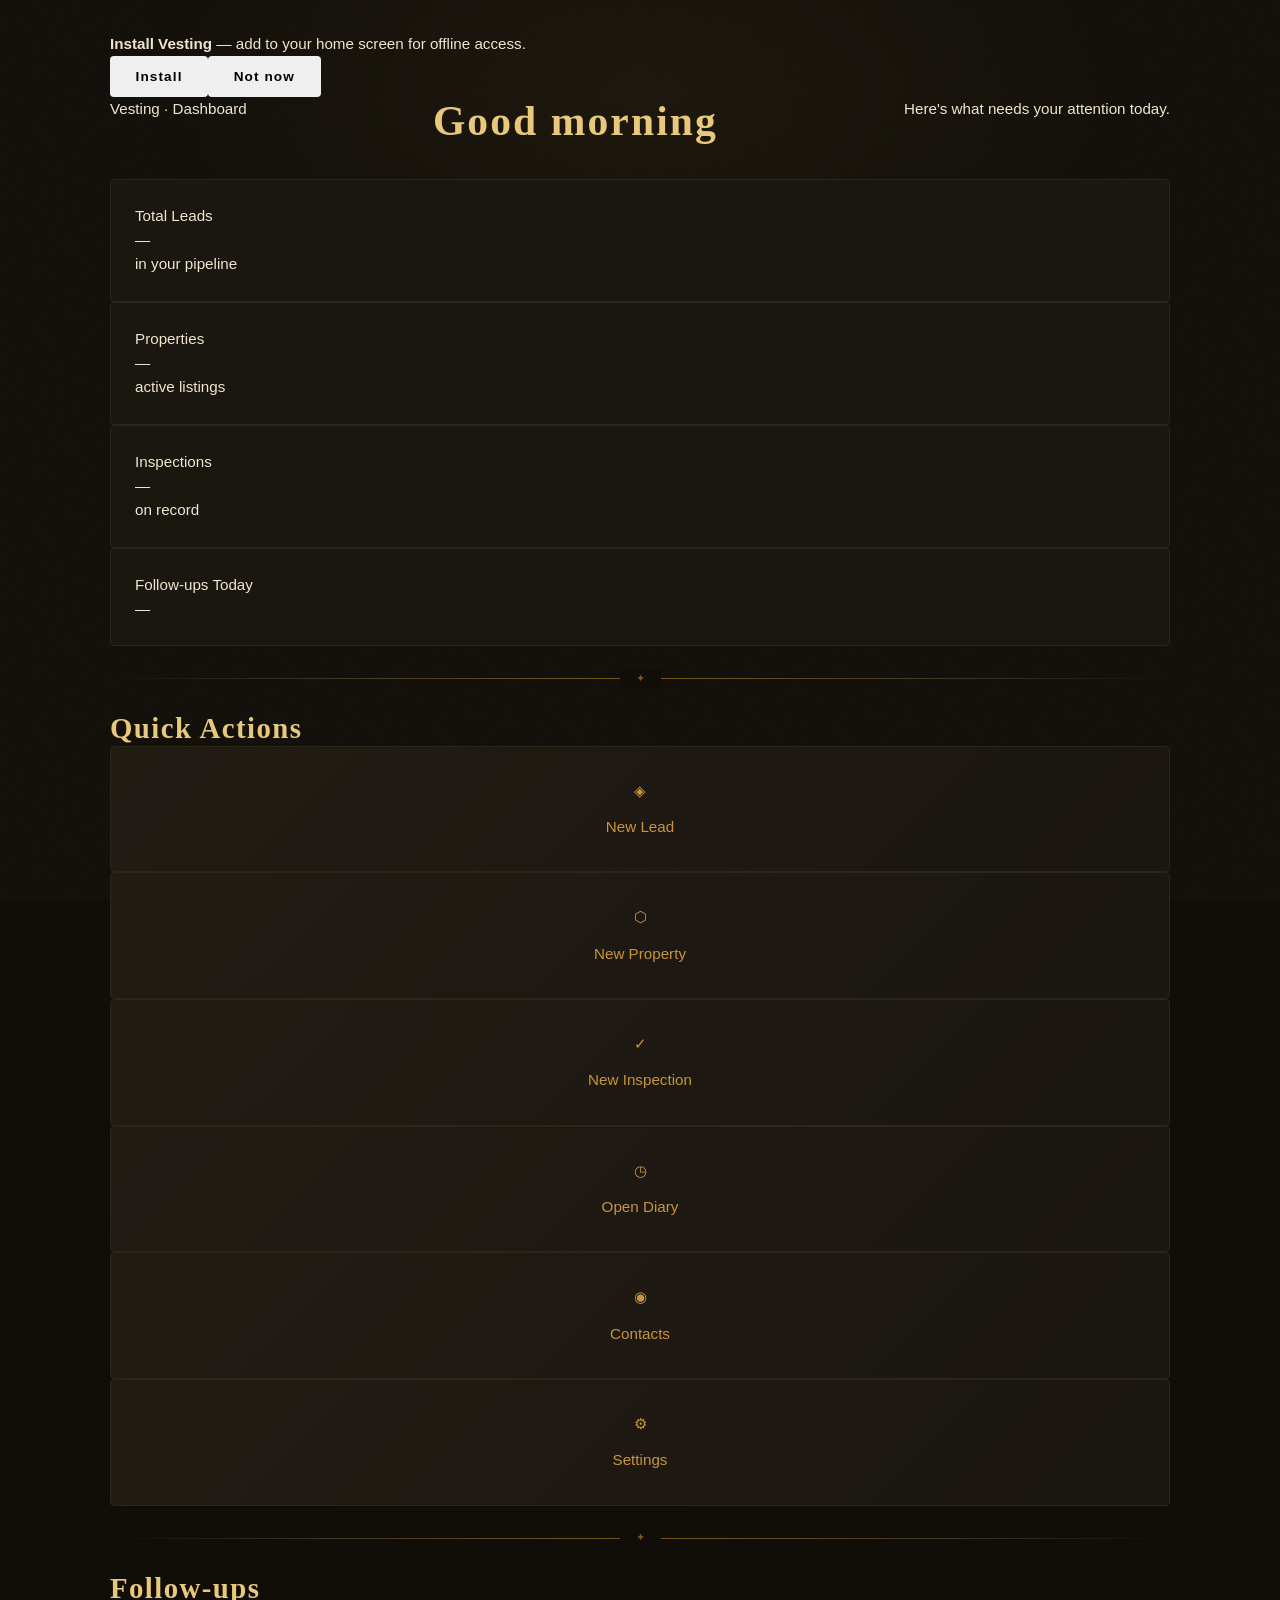
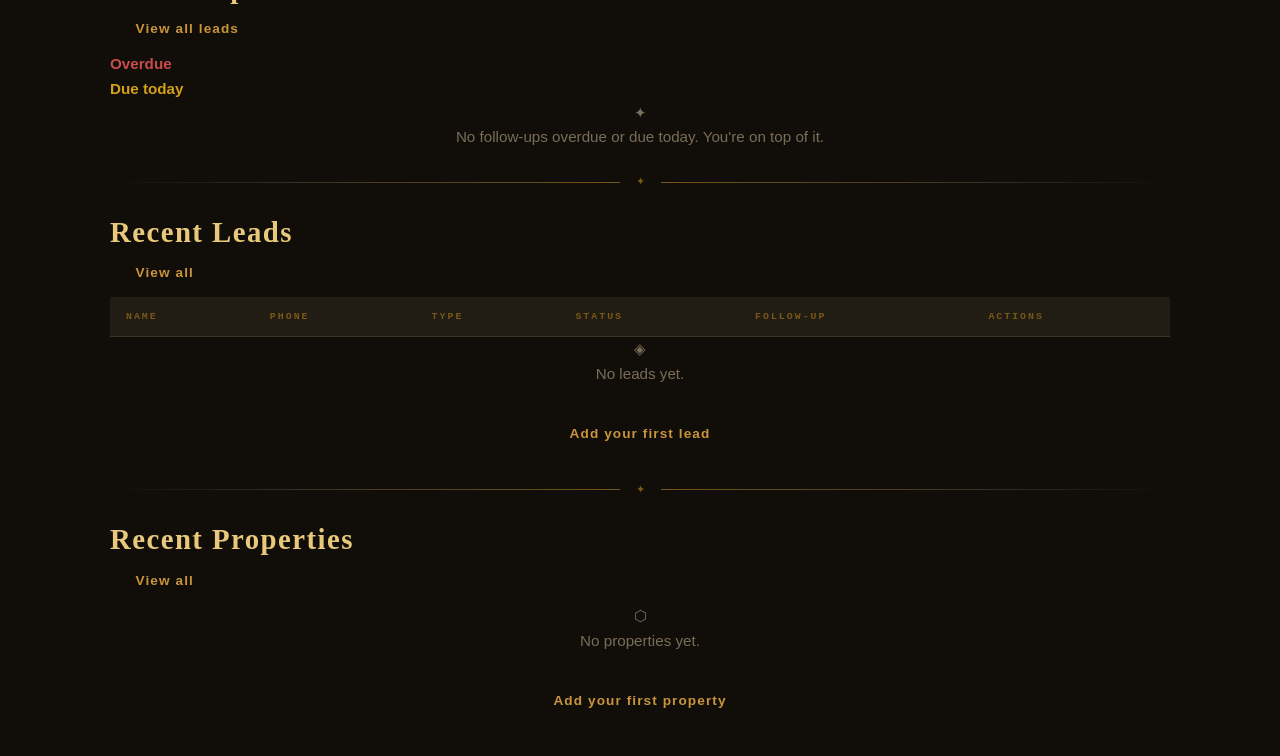
==== index.html @ 4f68e1a7 "Add files via upload" ====
<!DOCTYPE html>
<html lang="en">
<head>
  <meta charset="UTF-8" />
  <meta name="viewport" content="width=device-width, initial-scale=1.0" />
  <meta name="theme-color" content="#c9943c" />
  <meta name="description" content="Vesting — Practice management for South African estate agents." />
  <title>Dashboard — Vesting</title>
  <link rel="manifest" href="manifest.json" />
  <link rel="stylesheet" href="css/style.css" />
</head>
<body>

<div class="app-shell">

  <!-- Sidebar / bottom nav (injected by app.js) -->
  <nav id="vesting-nav"></nav>

  <!-- Main content -->
  <main class="page-content">

    <!-- PWA install banner (shown by JS if available) -->
    <div id="install-banner" class="install-banner hidden">
      <p class="install-banner__text">
        <strong>Install Vesting</strong> — add to your home screen for offline access.
      </p>
      <div class="flex gap-sm">
        <button class="btn btn--gold btn--sm" id="btn-install">Install</button>
        <button class="btn btn--ghost btn--sm" id="btn-install-dismiss">Not now</button>
      </div>
    </div>

    <!-- Page header -->
    <header class="page-header">
      <p class="page-header__eyebrow">Vesting · Dashboard</p>
      <h1 class="page-header__title" id="greeting">Good morning</h1>
      <p class="page-header__subtitle" id="greeting-sub">
        Here's what needs your attention today.
      </p>
    </header>

    <!-- Stats row -->
    <div class="stats-grid" id="stats-grid">
      <div class="stat-card">
        <p class="stat-card__label">Total Leads</p>
        <p class="stat-card__value" id="stat-leads">—</p>
        <p class="stat-card__sub">in your pipeline</p>
      </div>
      <div class="stat-card">
        <p class="stat-card__label">Properties</p>
        <p class="stat-card__value" id="stat-properties">—</p>
        <p class="stat-card__sub">active listings</p>
      </div>
      <div class="stat-card">
        <p class="stat-card__label">Inspections</p>
        <p class="stat-card__value" id="stat-inspections">—</p>
        <p class="stat-card__sub">on record</p>
      </div>
      <div class="stat-card" id="stat-followups-card">
        <p class="stat-card__label">Follow-ups Today</p>
        <p class="stat-card__value" id="stat-followups">—</p>
        <p class="stat-card__sub" id="stat-overdue-sub"></p>
      </div>
    </div>

    <!-- Quick actions -->
    <div class="divider">✦</div>

    <div class="section-heading">
      <h2>Quick Actions</h2>
    </div>

    <div class="actions-grid">
      <a href="lead-form.html" class="action-card">
        <span class="action-card__icon">◈</span>
        <span class="action-card__label">New Lead</span>
      </a>
      <a href="property-form.html" class="action-card">
        <span class="action-card__icon">⬡</span>
        <span class="action-card__label">New Property</span>
      </a>
      <a href="inspection-form.html" class="action-card">
        <span class="action-card__icon">✓</span>
        <span class="action-card__label">New Inspection</span>
      </a>
      <a href="diary.html" class="action-card">
        <span class="action-card__icon">◷</span>
        <span class="action-card__label">Open Diary</span>
      </a>
      <a href="contacts.html" class="action-card">
        <span class="action-card__icon">◉</span>
        <span class="action-card__label">Contacts</span>
      </a>
      <a href="settings.html" class="action-card">
        <span class="action-card__icon">⚙</span>
        <span class="action-card__label">Settings</span>
      </a>
    </div>

    <!-- Follow-ups section -->
    <div class="divider">✦</div>

    <div id="followups-section">
      <div class="section-heading">
        <h2>Follow-ups</h2>
        <a href="leads.html" class="btn btn--ghost btn--sm">View all leads</a>
      </div>

      <!-- Overdue -->
      <div id="overdue-wrap" class="hidden">
        <p class="text-sm" style="color: var(--md-danger); margin-bottom: var(--spacing-sm);">
          <strong>Overdue</strong>
        </p>
        <div class="followup-list" id="overdue-list"></div>
      </div>

      <!-- Due today -->
      <div id="today-wrap" class="hidden mt-md">
        <p class="text-sm" style="color: var(--md-warning); margin-bottom: var(--spacing-sm);">
          <strong>Due today</strong>
        </p>
        <div class="followup-list" id="today-list"></div>
      </div>

      <!-- Empty -->
      <div id="followups-empty" class="hidden">
        <div class="empty-state" style="padding: var(--spacing-lg) 0;">
          <span class="empty-state__ornament">✦</span>
          <p class="empty-state__message">No follow-ups overdue or due today. You're on top of it.</p>
        </div>
      </div>
    </div>

    <!-- Recent leads -->
    <div class="divider">✦</div>

    <div class="section-heading">
      <h2>Recent Leads</h2>
      <a href="leads.html" class="btn btn--ghost btn--sm">View all</a>
    </div>

    <div id="recent-leads-wrap">
      <div class="table-wrap">
        <table id="recent-leads-table">
          <thead>
            <tr>
              <th>Name</th>
              <th>Phone</th>
              <th>Type</th>
              <th>Status</th>
              <th>Follow-up</th>
              <th>Actions</th>
            </tr>
          </thead>
          <tbody id="recent-leads-body">
            <!-- populated by JS -->
          </tbody>
        </table>
      </div>
      <div id="recent-leads-empty" class="hidden">
        <div class="empty-state" style="padding: var(--spacing-lg) 0;">
          <span class="empty-state__ornament">◈</span>
          <p class="empty-state__message">No leads yet.</p>
          <a href="lead-form.html" class="btn btn--gold">Add your first lead</a>
        </div>
      </div>
    </div>

    <!-- Recent properties -->
    <div class="divider">✦</div>

    <div class="section-heading">
      <h2>Recent Properties</h2>
      <a href="properties.html" class="btn btn--ghost btn--sm">View all</a>
    </div>

    <div id="recent-properties-wrap">
      <div class="property-grid" id="recent-properties-grid">
        <!-- populated by JS -->
      </div>
      <div id="recent-properties-empty" class="hidden">
        <div class="empty-state" style="padding: var(--spacing-lg) 0;">
          <span class="empty-state__ornament">⬡</span>
          <p class="empty-state__message">No properties yet.</p>
          <a href="property-form.html" class="btn btn--gold">Add your first property</a>
        </div>
      </div>
    </div>

    <!-- Footer -->
    <footer id="vesting-footer"></footer>

  </main>
</div>

<!-- Scripts — order matters -->
<script src="js/db.js"></script>
<script src="js/crypto.js"></script>
<script src="js/app.js"></script>
<script>
;(async () => {

  // ── Boot ──────────────────────────────────────────────────────────────────
  await App.init()

  // Check encryption — redirect to settings if not set up or locked
  const isSetUp = await Crypto.isSetUp()
  if (!isSetUp) {
    // First run — go to settings to set passphrase
    window.location.href = 'settings.html?setup=1'
    return
  }
  if (!Crypto.isUnlocked()) {
    window.location.href = 'settings.html?unlock=1'
    return
  }

  // ── Greeting ──────────────────────────────────────────────────────────────
  const agentName = await DB.getSetting('agentName')
  document.getElementById('greeting').textContent =
    App.timeGreeting(agentName || '')

  if (agentName) {
    // Store name in sessionStorage for WhatsApp messages
    sessionStorage.setItem('vesting_agent_name', agentName)
  }

  // ── Load all data ─────────────────────────────────────────────────────────
  const [allLeads, allProperties, allInspections] =
    await Promise.all([
      Crypto.getAllDecrypted('leads'),
      Crypto.getAllDecrypted('properties'),
      Crypto.getAllDecrypted('inspections')
    ])

  // ── Stats ─────────────────────────────────────────────────────────────────
  const today     = new Date()
  today.setHours(0, 0, 0, 0)

  const todayStr  = today.toISOString().split('T')[0]

  const overdue   = allLeads.filter(l => {
    if (!l.followUpDate) return false
    return new Date(l.followUpDate) < today
  })

  const dueToday  = allLeads.filter(l => {
    if (!l.followUpDate) return false
    const d = new Date(l.followUpDate)
    d.setHours(0, 0, 0, 0)
    return d.getTime() === today.getTime()
  })

  const activeProperties = allProperties.filter(p => p.status === 'active')

  document.getElementById('stat-leads').textContent       = allLeads.length
  document.getElementById('stat-properties').textContent  = activeProperties.length
  document.getElementById('stat-inspections').textContent = allInspections.length
  document.getElementById('stat-followups').textContent   = dueToday.length

  const overdueSubEl = document.getElementById('stat-overdue-sub')
  if (overdue.length > 0) {
    overdueSubEl.textContent = `${overdue.length} overdue`
    overdueSubEl.style.color = 'var(--md-danger)'
    document.getElementById('stat-followups-card').style.borderColor = 'var(--md-warning)'
  } else {
    overdueSubEl.textContent = 'all up to date'
  }

  // ── Follow-ups ────────────────────────────────────────────────────────────
  function renderFollowupItem (lead, cls) {
    const phone   = App.formatPhone(lead.phone || '')
    const dateStr = App.relativeTime(lead.followUpDate)

    return `
      <div class="followup-item followup-item--${cls}">
        <div>
          <p class="followup-item__name">${lead.name || '—'}</p>
          <p class="followup-item__date followup-item__date--${cls}">${dateStr}</p>
        </div>
        <div class="flex gap-sm">
          <a href="lead-form.html?id=${lead.id}" class="btn btn--ghost btn--sm">Edit</a>
          ${phone
            ? `<button class="btn btn--whatsapp btn--sm"
                 onclick="App.whatsappLead(${JSON.stringify(lead).replace(/"/g, '&quot;')})">
                 WhatsApp
               </button>`
            : ''}
        </div>
      </div>
    `
  }

  const overdueWrap = document.getElementById('overdue-wrap')
  const todayWrap   = document.getElementById('today-wrap')
  const emptyWrap   = document.getElementById('followups-empty')

  if (overdue.length > 0) {
    overdueWrap.classList.remove('hidden')
    document.getElementById('overdue-list').innerHTML =
      overdue.map(l => renderFollowupItem(l, 'overdue')).join('')
  }

  if (dueToday.length > 0) {
    todayWrap.classList.remove('hidden')
    document.getElementById('today-list').innerHTML =
      dueToday.map(l => renderFollowupItem(l, 'today')).join('')
  }

  if (overdue.length === 0 && dueToday.length === 0) {
    emptyWrap.classList.remove('hidden')
  }

  // ── Recent leads (last 5, newest first) ──────────────────────────────────
  const recentLeads = [...allLeads]
    .sort((a, b) => new Date(b.createdAt) - new Date(a.createdAt))
    .slice(0, 5)

  const leadsBody  = document.getElementById('recent-leads-body')
  const leadsEmpty = document.getElementById('recent-leads-empty')
  const leadsTable = document.getElementById('recent-leads-wrap').querySelector('.table-wrap')

  if (recentLeads.length === 0) {
    leadsTable.classList.add('hidden')
    leadsEmpty.classList.remove('hidden')
  } else {
    leadsBody.innerHTML = recentLeads.map(lead => `
      <tr>
        <td><strong>${lead.name || '—'}</strong></td>
        <td>${App.formatPhone(lead.phone || '') || '—'}</td>
        <td>${lead.propertyType || '—'}</td>
        <td>${App.statusBadge(lead.status || 'New Lead')}</td>
        <td class="${isOverdueClass(lead.followUpDate)}">
          ${App.relativeTime(lead.followUpDate)}
        </td>
        <td>
          <div class="td-actions">
            <a href="lead-form.html?id=${lead.id}" class="btn btn--ghost btn--sm">Edit</a>
            ${lead.phone
              ? `<button class="btn btn--whatsapp btn--sm"
                   onclick="App.whatsappLead(${JSON.stringify(lead).replace(/"/g, '&quot;')})">
                   WA
                 </button>`
              : ''}
          </div>
        </td>
      </tr>
    `).join('')
  }

  function isOverdueClass (dateStr) {
    if (!dateStr) return ''
    const d = new Date(dateStr)
    d.setHours(0, 0, 0, 0)
    if (d < today)               return 'followup-item__date--overdue'
    if (d.getTime() === today.getTime()) return 'followup-item__date--today'
    return ''
  }

  // ── Recent properties (last 3, newest first) ──────────────────────────────
  const recentProps  = [...allProperties]
    .sort((a, b) => new Date(b.createdAt) - new Date(a.createdAt))
    .slice(0, 3)

  const propsGrid  = document.getElementById('recent-properties-grid')
  const propsEmpty = document.getElementById('recent-properties-empty')

  if (recentProps.length === 0) {
    propsGrid.classList.add('hidden')
    propsEmpty.classList.remove('hidden')
  } else {
    propsGrid.innerHTML = recentProps.map(prop => `
      <div class="property-card">
        <div class="property-card__image">
          ${prop.photoIds && prop.photoIds.length > 0
            ? `<img src="#" alt="${prop.address}" id="prop-img-${prop.id}" />`
            : `<span style="color:var(--md-muted);font-size:2rem;">⬡</span>`}
        </div>
        <div class="property-card__body">
          <p class="property-card__address">${prop.address || '—'}, ${prop.suburb || ''}</p>
          <p class="property-card__price">${prop.price || '—'}</p>
          <div class="property-card__meta">
            ${prop.bedrooms  ? `<span>🛏 ${prop.bedrooms}</span>`  : ''}
            ${prop.bathrooms ? `<span>🚿 ${prop.bathrooms}</span>` : ''}
            ${prop.garages   ? `<span>🚗 ${prop.garages}</span>`   : ''}
            ${prop.size      ? `<span>${prop.size}m²</span>`       : ''}
          </div>
          ${App.statusBadge(prop.status || 'active')}
        </div>
        <div class="property-card__actions">
          <a href="property-form.html?id=${prop.id}" class="btn btn--ghost btn--sm">Edit</a>
          <a href="inspection-form.html?propertyId=${prop.id}" class="btn btn--ghost btn--sm">Inspect</a>
        </div>
      </div>
    `).join('')

    // Load first photo for each property that has one
    recentProps.forEach(async prop => {
      if (prop.photoIds && prop.photoIds.length > 0) {
        try {
          const photo = await DB.get('photos', prop.photoIds[0])
          if (photo) {
            const img = document.getElementById(`prop-img-${prop.id}`)
            if (img) img.src = `data:${photo.mimeType};base64,${photo.data}`
          }
        } catch { /* photo not critical */ }
      }
    })
  }

  // ── PWA install prompt ────────────────────────────────────────────────────
  let deferredInstallPrompt = null

  window.addEventListener('beforeinstallprompt', e => {
    e.preventDefault()
    deferredInstallPrompt = e
    document.getElementById('install-banner').classList.remove('hidden')
  })

  document.getElementById('btn-install').addEventListener('click', async () => {
    if (!deferredInstallPrompt) return
    deferredInstallPrompt.prompt()
    const { outcome } = await deferredInstallPrompt.userChoice
    deferredInstallPrompt = null
    document.getElementById('install-banner').classList.add('hidden')
    if (outcome === 'accepted') {
      App.toast('Vesting installed to your home screen.', 'success')
    }
  })

  document.getElementById('btn-install-dismiss').addEventListener('click', () => {
    document.getElementById('install-banner').classList.add('hidden')
  })

})()
</script>

</body>
</html>
---- css/style.css ----
/* ══════════════════════════════════════════════════════
   MD WORKS — ESTATE AGENT HELPER
   Design System v1.0
   Morney Deetlefs · South Africa
══════════════════════════════════════════════════════ */

/* ─── TOKENS ─────────────────────────────────────── */
:root {
  --md-black:      #0a0906;
  --md-dark:       #110e09;
  --md-surface:    #1a1610;
  --md-panel:      #211c14;
  --md-border:     #2c2619;
  --md-border-lt:  #3d3526;

  --md-gold-dk:    #7a5815;
  --md-gold:       #c9943c;
  --md-gold-lt:    #e8c87a;
  --md-gold-pale:  #f5e4bb;
  --md-gold-glow:  rgba(201,148,60,.12);

  --md-cream:      #f0e6ce;
  --md-muted:      #7a6d58;

  --md-success:    #4caf7a;
  --md-danger:     #c94c4c;
  --md-warning:    #d4a017;
  --md-info:       #4c8fc9;

  --md-radius:     4px;
  --md-radius-sm:  2px;
  --md-radius-lg:  8px;

  --nav-height:    64px;
}

/* ─── RESET ──────────────────────────────────────── */
*, *::before, *::after { box-sizing: border-box; margin: 0; padding: 0; }

html { scroll-behavior: smooth; font-size: 16px; }

body {
  background: var(--md-dark);
  color: var(--md-cream);
  font-family: 'Syne', sans-serif;
  font-size: .95rem;
  line-height: 1.6;
  min-height: 100vh;
}

/* Grain texture */
body::before {
  content: '';
  position: fixed; inset: 0; z-index: 0; pointer-events: none;
  background-image: url("data:image/svg+xml,%3Csvg xmlns='http://www.w3.org/2000/svg' width='200' height='200'%3E%3Cfilter id='n'%3E%3CfeTurbulence type='fractalNoise' baseFrequency='0.9' numOctaves='4' stitchTiles='stitch'/%3E%3C/filter%3E%3Crect width='200' height='200' filter='url(%23n)' opacity='0.035'/%3E%3C/svg%3E");
}

/* Ambient gold glow */
body::after {
  content: '';
  position: fixed;
  top: -20vh; left: 50%; transform: translateX(-50%);
  width: 80vw; height: 60vh;
  background: radial-gradient(ellipse, rgba(201,148,60,.06) 0%, transparent 70%);
  pointer-events: none; z-index: 0;
}

/* All content above overlays */
body > * { position: relative; z-index: 1; }

img { display: block; max-width: 100%; }
a { color: var(--md-gold); text-decoration: none; transition: color .2s; }
a:hover { color: var(--md-gold-lt); }

/* ─── TYPOGRAPHY ─────────────────────────────────── */
h1, h2, h3, h4 {
  font-family: 'Cinzel', serif;
  color: var(--md-gold-lt);
  letter-spacing: .05em;
  line-height: 1.2;
}
h1 { font-size: clamp(1.8rem, 4vw, 2.6rem); font-weight: 900; }
h2 { font-size: clamp(1.3rem, 3vw, 1.8rem); font-weight: 600; }
h3 { font-size: 1.15rem; font-weight: 600; }
h4 { font-size: 1rem;    font-weight: 600; }

.tagline {
  font-family: 'Cormorant Garamond', serif;
  font-style: italic;
  font-weight: 300;
  font-size: 1.1rem;
  color: var(--md-muted);
}

.label {
  font-family: 'Syne Mono', monospace;
  font-size: .65rem;
  letter-spacing: .3em;
  text-transform: uppercase;
  color: var(--md-gold-dk);
}

.muted { color: var(--md-muted); font-size: .9rem; }

/* ─── LAYOUT ─────────────────────────────────────── */
.wrap {
  max-width: 1100px;
  margin: 0 auto;
  padding: 0 1.25rem;
}

.wrap-narrow {
  max-width: 520px;
  margin: 0 auto;
  padding: 0 1.25rem;
}

.page-content {
  padding: 2rem 1.25rem;
  max-width: 1100px;
  margin: 0 auto;
}

.grid-3 {
  display: grid;
  grid-template-columns: repeat(auto-fit, minmax(260px, 1fr));
  gap: 1.5rem;
}

.grid-2 {
  display: grid;
  grid-template-columns: repeat(auto-fit, minmax(280px, 1fr));
  gap: 1.25rem;
}

.grid-4 {
  display: grid;
  grid-template-columns: repeat(auto-fit, minmax(200px, 1fr));
  gap: 1.25rem;
}

.flex { display: flex; }
.flex-between { display: flex; align-items: center; justify-content: space-between; }
.flex-center { display: flex; align-items: center; justify-content: center; }
.flex-col { display: flex; flex-direction: column; }
.gap-1 { gap: .5rem; }
.gap-2 { gap: 1rem; }
.gap-3 { gap: 1.5rem; }

/* ─── NAVIGATION ─────────────────────────────────── */
.nav {
  position: sticky; top: 0; z-index: 100;
  height: var(--nav-height);
  background: linear-gradient(180deg, var(--md-surface) 0%, rgba(26,22,16,.95) 100%);
  border-bottom: 1px solid var(--md-border);
  backdrop-filter: blur(8px);
}

.nav-inner {
  height: 100%;
  max-width: 1100px;
  margin: 0 auto;
  padding: 0 1.25rem;
  display: flex;
  align-items: center;
  justify-content: space-between;
  gap: 2rem;
}

.nav-brand {
  display: flex;
  align-items: center;
  gap: .75rem;
  font-family: 'Cinzel', serif;
  font-size: 1.1rem;
  font-weight: 600;
  color: var(--md-gold-lt);
  text-decoration: none;
  white-space: nowrap;
}

.nav-brand .mark {
  color: var(--md-gold);
  font-size: 1.3rem;
}

.nav-links {
  display: flex;
  align-items: center;
  gap: 2rem;
  list-style: none;
}

.nav-links a {
  color: var(--md-muted);
  font-size: .9rem;
  letter-spacing: .04em;
  transition: color .2s;
  text-decoration: none;
  padding: .25rem 0;
  border-bottom: 1px solid transparent;
  transition: color .2s, border-color .2s;
}

.nav-links a:hover,
.nav-links a.active {
  color: var(--md-gold-lt);
  border-bottom-color: var(--md-gold-dk);
}

.nav-right {
  display: flex;
  align-items: center;
  gap: 1rem;
}

.nav-agent {
  font-family: 'Syne Mono', monospace;
  font-size: .72rem;
  color: var(--md-muted);
  letter-spacing: .05em;
}

/* Hamburger */
.nav-toggle {
  display: none;
  background: transparent;
  border: 1px solid var(--md-border-lt);
  color: var(--md-cream);
  padding: .5rem .7rem;
  border-radius: var(--md-radius);
  cursor: pointer;
  font-size: 1rem;
  line-height: 1;
}

/* ─── CARDS ──────────────────────────────────────── */
.card {
  background: var(--md-surface);
  border: 1px solid var(--md-border);
  border-radius: var(--md-radius);
  padding: 1.5rem;
  position: relative;
  overflow: hidden;
  transition: border-color .25s, transform .2s;
}

.card::before {
  content: '';
  position: absolute; inset: 0;
  background: linear-gradient(135deg, var(--md-gold-glow) 0%, transparent 60%);
  opacity: 0; transition: opacity .3s;
  pointer-events: none;
}

.card:hover { border-color: var(--md-gold-dk); transform: translateY(-2px); }
.card:hover::before { opacity: 1; }

.card-sm { padding: 1rem; }
.card-lg { padding: 2rem; }

/* Stat card variant */
.stat-card {
  background: var(--md-surface);
  border: 1px solid var(--md-border);
  border-radius: var(--md-radius);
  padding: 1.5rem;
  transition: border-color .25s;
}

.stat-card:hover { border-color: var(--md-gold-dk); }

.stat-value {
  font-family: 'Cinzel', serif;
  font-size: 2.5rem;
  font-weight: 900;
  color: var(--md-gold-lt);
  line-height: 1;
  margin: .5rem 0;
}

.stat-label { font-size: .8rem; color: var(--md-muted); }

/* Action card variant */
.action-card {
  background: linear-gradient(135deg, var(--md-panel) 0%, var(--md-surface) 100%);
  border: 1px solid var(--md-border);
  border-radius: var(--md-radius);
  padding: 2rem 1.5rem;
  text-align: center;
  cursor: pointer;
  transition: border-color .25s, transform .2s;
  text-decoration: none;
  display: flex;
  flex-direction: column;
  align-items: center;
  gap: .75rem;
}

.action-card:hover {
  border-color: var(--md-gold);
  transform: translateY(-3px);
  color: var(--md-cream);
}

.action-card .action-icon { font-size: 2.2rem; }

.action-card .action-label {
  font-family: 'Cinzel', serif;
  font-size: .85rem;
  font-weight: 600;
  letter-spacing: .07em;
  color: var(--md-gold-lt);
}

/* ─── BUTTONS ─────────────────────────────────────── */
.btn {
  display: inline-flex;
  align-items: center;
  justify-content: center;
  gap: .5rem;
  padding: .8rem 1.6rem;
  border-radius: var(--md-radius);
  font-size: .85rem;
  font-weight: 600;
  letter-spacing: .08em;
  cursor: pointer;
  transition: opacity .2s, transform .1s, border-color .2s, color .2s;
  border: none;
  text-decoration: none;
  white-space: nowrap;
}

.btn:active { transform: scale(.98); }
.btn:disabled { opacity: .45; cursor: not-allowed; }

.btn-primary {
  background: linear-gradient(135deg, var(--md-gold-dk), var(--md-gold));
  color: var(--md-black);
  font-family: 'Cinzel', serif;
  font-size: .8rem;
  letter-spacing: .12em;
  text-transform: uppercase;
}

.btn-primary:hover { opacity: .88; }

.btn-secondary {
  background: transparent;
  border: 1px solid var(--md-border-lt);
  color: var(--md-muted);
  font-family: 'Syne', sans-serif;
}

.btn-secondary:hover { color: var(--md-gold-lt); border-color: var(--md-gold-dk); }

.btn-ghost {
  background: transparent;
  border: none;
  color: var(--md-muted);
  font-family: 'Syne', sans-serif;
  padding: .5rem .75rem;
}

.btn-ghost:hover { color: var(--md-gold-lt); }

.btn-danger {
  background: rgba(201,76,76,.2);
  border: 1px solid var(--md-danger);
  color: var(--md-danger);
}

.btn-danger:hover { background: rgba(201,76,76,.35); }

.btn-sm { padding: .5rem 1rem; font-size: .78rem; }
.btn-lg { padding: 1rem 2rem; font-size: .9rem; }
.btn-full { width: 100%; }
.btn-icon { padding: .6rem; }

/* ─── FORMS ──────────────────────────────────────── */
.form-section {
  margin-bottom: 2rem;
  padding-bottom: 2rem;
  border-bottom: 1px solid var(--md-border);
}

.form-section:last-child { border-bottom: none; margin-bottom: 0; }

.form-section-title {
  font-family: 'Cinzel', serif;
  font-size: 1rem;
  color: var(--md-gold-lt);
  margin-bottom: 1.25rem;
  display: flex;
  align-items: center;
  gap: .75rem;
}

.form-section-title::after {
  content: '';
  flex: 1;
  height: 1px;
  background: var(--md-border);
}

.form-grid {
  display: grid;
  grid-template-columns: repeat(auto-fit, minmax(240px, 1fr));
  gap: 1rem;
}

.form-group { display: flex; flex-direction: column; gap: .5rem; }

.form-group.full { grid-column: 1 / -1; }

label {
  font-family: 'Syne Mono', monospace;
  font-size: .65rem;
  letter-spacing: .3em;
  text-transform: uppercase;
  color: var(--md-gold-dk);
}

input, textarea, select {
  background: var(--md-panel);
  border: 1px solid var(--md-border);
  color: var(--md-cream);
  padding: .75rem;
  border-radius: var(--md-radius);
  font-family: 'Syne', sans-serif;
  font-size: .9rem;
  transition: border-color .2s, box-shadow .2s;
  width: 100%;
}

input::placeholder, textarea::placeholder { color: var(--md-muted); opacity: .7; }
input:focus, textarea:focus, select:focus {
  outline: none;
  border-color: var(--md-gold);
  box-shadow: 0 0 0 3px var(--md-gold-glow);
}

select option { background: var(--md-panel); color: var(--md-cream); }

textarea { resize: vertical; min-height: 100px; }

.field-hint { font-size: .78rem; color: var(--md-muted); margin-top: .25rem; }

/* ─── BADGES ─────────────────────────────────────── */
.badge {
  display: inline-flex;
  align-items: center;
  padding: .3rem .75rem;
  border-radius: 50px;
  font-size: .75rem;
  font-weight: 600;
  letter-spacing: .05em;
  white-space: nowrap;
}

.badge-gold    { background: rgba(201,148,60,.2);  color: var(--md-gold-lt); border: 1px solid var(--md-gold-dk); }
.badge-success { background: rgba(76,175,122,.2);  color: var(--md-success); border: 1px solid var(--md-success); }
.badge-danger  { background: rgba(201,76,76,.2);   color: var(--md-danger);  border: 1px solid var(--md-danger); }
.badge-info    { background: rgba(76,143,201,.2);  color: var(--md-info);    border: 1px solid var(--md-info); }
.badge-muted   { background: rgba(122,109,88,.2);  color: var(--md-muted);   border: 1px solid var(--md-border-lt); }

/* Status badges for lead pipeline */
.status-new       { background: rgba(76,143,201,.2);  color: var(--md-info);    border: 1px solid var(--md-info);    border-radius: 50px; padding: .3rem .75rem; font-size: .75rem; }
.status-qualified { background: rgba(201,148,60,.2);  color: var(--md-gold-lt); border: 1px solid var(--md-gold-dk); border-radius: 50px; padding: .3rem .75rem; font-size: .75rem; }
.status-viewing   { background: rgba(122,109,88,.2);  color: var(--md-muted);   border: 1px solid var(--md-border-lt);border-radius: 50px; padding: .3rem .75rem; font-size: .75rem; }
.status-offer     { background: rgba(212,160,23,.2);  color: var(--md-warning); border: 1px solid var(--md-warning); border-radius: 50px; padding: .3rem .75rem; font-size: .75rem; }
.status-closed    { background: rgba(76,175,122,.2);  color: var(--md-success); border: 1px solid var(--md-success); border-radius: 50px; padding: .3rem .75rem; font-size: .75rem; }
.status-lost      { background: rgba(201,76,76,.2);   color: var(--md-danger);  border: 1px solid var(--md-danger);  border-radius: 50px; padding: .3rem .75rem; font-size: .75rem; }

/* ─── DIVIDERS ───────────────────────────────────── */
.divider {
  width: 100%; height: 1px; position: relative;
  background: linear-gradient(90deg, transparent 0%, var(--md-border-lt) 20%,
    var(--md-gold-dk) 50%, var(--md-border-lt) 80%, transparent 100%);
  display: flex; align-items: center; justify-content: center;
  margin: 2rem 0;
}

.divider::after {
  content: '✦';
  position: absolute;
  font-size: .7rem;
  color: var(--md-gold-dk);
  background: var(--md-dark);
  padding: 0 1rem;
}

/* On surface backgrounds */
.divider-surface::after { background: var(--md-surface); }

/* ─── SECTION LABELS ─────────────────────────────── */
.section-label {
  font-family: 'Syne Mono', monospace;
  font-size: .62rem;
  letter-spacing: .3em;
  text-transform: uppercase;
  color: var(--md-gold-dk);
  display: flex;
  align-items: center;
  gap: 1rem;
  margin-bottom: 1.5rem;
}

.section-label::after {
  content: '';
  flex: 1;
  max-width: 60px;
  height: 1px;
  background: var(--md-border-lt);
}

/* ─── TABLES ─────────────────────────────────────── */
.table-wrap { overflow-x: auto; }

table {
  width: 100%;
  border-collapse: collapse;
  font-size: .88rem;
}

thead th {
  font-family: 'Syne Mono', monospace;
  font-size: .62rem;
  letter-spacing: .2em;
  text-transform: uppercase;
  color: var(--md-gold-dk);
  text-align: left;
  padding: .75rem 1rem;
  border-bottom: 1px solid var(--md-border-lt);
  background: var(--md-panel);
  white-space: nowrap;
}

tbody tr {
  border-bottom: 1px solid var(--md-border);
  transition: background .15s;
}

tbody tr:hover { background: var(--md-panel); }

tbody td {
  padding: .85rem 1rem;
  color: var(--md-cream);
  vertical-align: middle;
}

tbody td.muted { color: var(--md-muted); font-size: .85rem; }

/* ─── ALERTS / ERRORS ────────────────────────────── */
.alert {
  padding: .85rem 1rem;
  border-radius: var(--md-radius);
  font-size: .88rem;
  display: flex;
  align-items: flex-start;
  gap: .75rem;
}

.alert-error   { background: rgba(201,76,76,.15);   border: 1px solid var(--md-danger);  color: var(--md-danger); }
.alert-success { background: rgba(76,175,122,.15);  border: 1px solid var(--md-success); color: var(--md-success); }
.alert-warning { background: rgba(212,160,23,.15);  border: 1px solid var(--md-warning); color: var(--md-warning); }
.alert-info    { background: rgba(76,143,201,.15);  border: 1px solid var(--md-info);    color: var(--md-info); }

/* ─── TOAST ──────────────────────────────────────── */
#toast-container {
  position: fixed;
  bottom: 1.5rem;
  left: 50%;
  transform: translateX(-50%);
  z-index: 9999;
  display: flex;
  flex-direction: column;
  align-items: center;
  gap: .5rem;
  pointer-events: none;
}

.toast {
  padding: .75rem 1.4rem;
  border-radius: 50px;
  font-size: .85rem;
  letter-spacing: .05em;
  background: var(--md-surface);
  border: 1px solid var(--md-border);
  box-shadow: 0 8px 32px rgba(0,0,0,.5);
  white-space: nowrap;
  opacity: 0;
  transform: translateY(10px);
  transition: opacity .3s, transform .3s cubic-bezier(.34,1.56,.64,1);
  pointer-events: auto;
}

.toast.show { opacity: 1; transform: translateY(0); }
.toast.success { border-color: var(--md-success); color: var(--md-success); }
.toast.error   { border-color: var(--md-danger);  color: var(--md-danger); }
.toast.info    { border-color: var(--md-gold);    color: var(--md-gold-lt); }

/* ─── MODAL ──────────────────────────────────────── */
.modal-overlay {
  position: fixed; inset: 0; z-index: 500;
  background: rgba(10,9,6,.85);
  display: flex; align-items: center; justify-content: center;
  padding: 1rem;
  opacity: 0; pointer-events: none;
  transition: opacity .25s;
}

.modal-overlay.open { opacity: 1; pointer-events: all; }

.modal {
  background: var(--md-surface);
  border: 1px solid var(--md-border-lt);
  border-radius: var(--md-radius-lg);
  padding: 2rem;
  width: 100%;
  max-width: 500px;
  max-height: 90vh;
  overflow-y: auto;
  transform: translateY(20px);
  transition: transform .3s;
}

.modal-overlay.open .modal { transform: translateY(0); }

.modal-header {
  display: flex;
  align-items: center;
  justify-content: space-between;
  margin-bottom: 1.5rem;
}

/* ─── SPINNER ─────────────────────────────────────── */
.spinner {
  display: inline-block;
  width: 18px; height: 18px;
  border: 2px solid var(--md-border-lt);
  border-top-color: var(--md-gold);
  border-radius: 50%;
  animation: spin .7s linear infinite;
  vertical-align: middle;
}

@keyframes spin { to { transform: rotate(360deg); } }

/* ─── QR CODE ─────────────────────────────────────── */
.qr-wrap {
  display: flex;
  justify-content: center;
  padding: 1.5rem;
  background: var(--md-panel);
  border: 1px solid var(--md-border);
  border-radius: var(--md-radius);
}

.qr-wrap canvas,
.qr-wrap img { border-radius: var(--md-radius-sm); }

/* ─── WHATSAPP BUTTON ─────────────────────────────── */
.btn-wa {
  background: rgba(37,211,102,.15);
  border: 1px solid rgba(37,211,102,.4);
  color: #25d366;
  font-family: 'Syne', sans-serif;
  padding: .5rem 1rem;
  border-radius: var(--md-radius);
  font-size: .82rem;
  cursor: pointer;
  display: inline-flex;
  align-items: center;
  gap: .4rem;
  text-decoration: none;
  transition: background .2s;
}

.btn-wa:hover { background: rgba(37,211,102,.28); color: #25d366; }

/* ─── EMPTY STATE ─────────────────────────────────── */
.empty-state {
  text-align: center;
  padding: 4rem 2rem;
  color: var(--md-muted);
}

.empty-state .empty-icon { font-size: 3rem; margin-bottom: 1rem; opacity: .5; }
.empty-state p { margin-bottom: 1.5rem; }

/* ─── PAGE HEADER ─────────────────────────────────── */
.page-header {
  display: flex;
  align-items: flex-start;
  justify-content: space-between;
  gap: 1rem;
  margin-bottom: 2rem;
  flex-wrap: wrap;
}

.page-header h2 { margin-bottom: .25rem; }

/* ─── FOOTER ─────────────────────────────────────── */
.footer {
  text-align: center;
  padding: 2.5rem 1rem;
  border-top: 1px solid var(--md-border);
  font-family: 'Cinzel', serif;
  font-size: .72rem;
  letter-spacing: .2em;
  color: var(--md-muted);
  margin-top: 4rem;
}

.footer .mark { color: var(--md-gold-dk); }

/* ─── RESPONSIVE ─────────────────────────────────── */
@media (max-width: 768px) {
  :root { --nav-height: 56px; }

  .nav-links { display: none; }
  .nav-links.open {
    display: flex;
    flex-direction: column;
    position: absolute;
    top: var(--nav-height);
    left: 0; right: 0;
    background: var(--md-surface);
    border-bottom: 1px solid var(--md-border);
    padding: 1rem 1.25rem;
    gap: .5rem;
  }

  .nav-toggle { display: flex; }
  .nav-agent  { display: none; }

  .page-content { padding: 1.25rem; }
  .grid-4 { grid-template-columns: repeat(2, 1fr); }

  h1 { font-size: 1.6rem; }

  .btn-full-mobile { width: 100%; }
  .hide-mobile { display: none; }
}

@media (max-width: 480px) {
  .grid-4 { grid-template-columns: 1fr 1fr; }
  .grid-2, .grid-3 { grid-template-columns: 1fr; }
}

/* ─── FORM VALIDATION STATES ─────────────────────── */

/* Red border on invalid field */
input.field-error,
textarea.field-error,
select.field-error {
  border-color: var(--md-danger) !important;
  box-shadow: 0 0 0 3px rgba(201,76,76,.15) !important;
  animation: shake .35s ease;
}

@keyframes shake {
  0%,100% { transform: translateX(0); }
  20%      { transform: translateX(-5px); }
  40%      { transform: translateX(5px); }
  60%      { transform: translateX(-4px); }
  80%      { transform: translateX(4px); }
}

/* Inline error message below field */
.field-error-msg {
  display: block;
  color: var(--md-danger);
  font-size: .75rem;
  margin-top: .35rem;
  font-family: 'Syne', sans-serif;
  letter-spacing: .02em;
  animation: fadeIn .2s ease;
}

@keyframes fadeIn {
  from { opacity: 0; transform: translateY(-4px); }
  to   { opacity: 1; transform: translateY(0); }
}

/* Top-of-form error banner */
.form-error-banner {
  display: flex;
  align-items: center;
  gap: .75rem;
  background: rgba(201,76,76,.12);
  border: 1px solid var(--md-danger);
  border-radius: var(--md-radius);
  padding: .9rem 1.1rem;
  color: var(--md-danger);
  font-size: .88rem;
  margin-bottom: 1.5rem;
}

.form-error-banner .banner-icon {
  font-size: 1rem;
  font-weight: 700;
  flex-shrink: 0;
  width: 22px; height: 22px;
  background: rgba(201,76,76,.25);
  border-radius: 50%;
  display: flex; align-items: center; justify-content: center;
}

/* Green border when field is valid after previous error */
input.field-ok,
textarea.field-ok,
select.field-ok {
  border-color: var(--md-success);
}
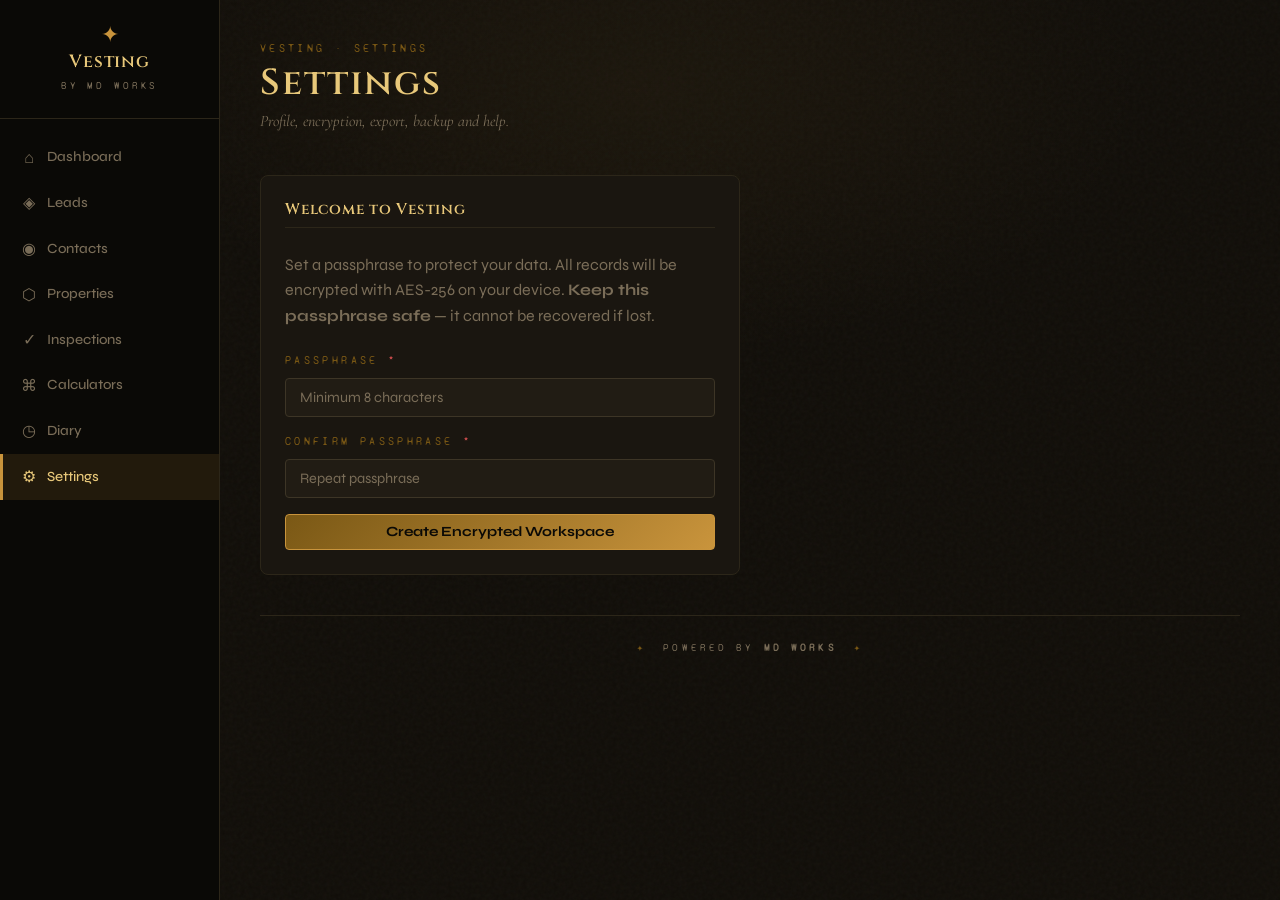
==== commit b29a7977: "Match dashboard property cards to Properties page (listing link, erf size, escaping)" ====
--- a/index.html
+++ b/index.html
@@ -365,25 +365,37 @@
   const propsGrid  = document.getElementById('recent-properties-grid')
   const propsEmpty = document.getElementById('recent-properties-empty')
 
+  function esc (str) {
+    return String(str ?? '')
+      .replace(/&/g,'&amp;').replace(/</g,'&lt;')
+      .replace(/>/g,'&gt;').replace(/"/g,'&quot;')
+  }
+
   if (recentProps.length === 0) {
     propsGrid.classList.add('hidden')
     propsEmpty.classList.remove('hidden')
   } else {
     propsGrid.innerHTML = recentProps.map(prop => `
       <div class="property-card">
-        <div class="property-card__image">
+        <div class="property-card__image ${prop.sourceUrl ? 'property-card__image--linked' : ''}"
+             id="prop-img-wrap-${prop.id}"
+             ${prop.sourceUrl ? 'title="Open the live listing in a new tab"' : ''}>
           ${prop.photoIds && prop.photoIds.length > 0
-            ? `<img src="#" alt="${prop.address}" id="prop-img-${prop.id}" />`
+            ? `<img src="#" alt="${esc(prop.address)}" id="prop-img-${prop.id}" />`
             : `<span style="color:var(--md-muted);font-size:2rem;">⬡</span>`}
         </div>
         <div class="property-card__body">
-          <p class="property-card__address">${prop.address || '—'}, ${prop.suburb || ''}</p>
-          <p class="property-card__price">${prop.price || '—'}</p>
+          <p class="property-card__address">${esc(prop.address || '—')}${prop.suburb ? ', ' + esc(prop.suburb) : ''}</p>
+          <p class="property-card__price">${esc(prop.price || '—')}</p>
+          ${prop.sourceUrl
+            ? `<a href="${esc(prop.sourceUrl)}" target="_blank" rel="noopener" class="property-card__view-listing">🔗 View Listing ↗</a>`
+            : ''}
           <div class="property-card__meta">
-            ${prop.bedrooms  ? `<span>🛏 ${prop.bedrooms}</span>`  : ''}
-            ${prop.bathrooms ? `<span>🚿 ${prop.bathrooms}</span>` : ''}
-            ${prop.garages   ? `<span>🚗 ${prop.garages}</span>`   : ''}
-            ${prop.size      ? `<span>${prop.size}m²</span>`       : ''}
+            ${prop.bedrooms  ? `<span>🛏 ${esc(prop.bedrooms)}</span>`  : ''}
+            ${prop.bathrooms ? `<span>🚿 ${esc(prop.bathrooms)}</span>` : ''}
+            ${prop.garages   ? `<span>🚗 ${esc(prop.garages)}</span>`   : ''}
+            ${prop.size      ? `<span>${esc(prop.size)} m²</span>`       : ''}
+            ${prop.erfSize   ? `<span>Erf ${esc(prop.erfSize)} m²</span>` : ''}
           </div>
           ${App.statusBadge(prop.status || 'active')}
         </div>
@@ -406,6 +418,15 @@
         } catch { /* photo not critical */ }
       }
     })
+
+    // Wire "click image to open live listing" — same behaviour as the
+    // Properties page, attached via JS rather than an inline onclick
+    // string so a URL containing a stray quote can't break out of it.
+    recentProps.forEach(prop => {
+      if (!prop.sourceUrl) return
+      const wrap = document.getElementById(`prop-img-wrap-${prop.id}`)
+      if (wrap) wrap.addEventListener('click', () => window.open(prop.sourceUrl, '_blank', 'noopener'))
+    })
   }
 
   // ── PWA install prompt ────────────────────────────────────────────────────
--- a/css/style.css
+++ b/css/style.css
@@ -1,11 +1,15 @@
-/* ══════════════════════════════════════════════════════
-   MD WORKS — ESTATE AGENT HELPER
-   Design System v1.0
-   Morney Deetlefs · South Africa
-══════════════════════════════════════════════════════ */
-
-/* ─── TOKENS ─────────────────────────────────────── */
+/* ============================================================
+   Vesting — by MD Works
+   css/style.css — Complete MD Works Design System
+   Dark theme only. Gold accents. Cinzel headings. Syne body.
+   ============================================================ */
+
+/* ─── Google Fonts ─────────────────────────────────────────── */
+@import url('https://fonts.googleapis.com/css2?family=Cinzel:wght@400;600;900&family=Cormorant+Garamond:ital,wght@0,300;0,400;0,600;1,300;1,400&family=Syne:wght@400;500;600;700&family=Syne+Mono&display=swap');
+
+/* ─── Design Tokens ────────────────────────────────────────── */
 :root {
+  /* Backgrounds */
   --md-black:      #0a0906;
   --md-dark:       #110e09;
   --md-surface:    #1a1610;
@@ -13,804 +17,1556 @@
   --md-border:     #2c2619;
   --md-border-lt:  #3d3526;
 
+  /* Gold */
   --md-gold-dk:    #7a5815;
   --md-gold:       #c9943c;
   --md-gold-lt:    #e8c87a;
   --md-gold-pale:  #f5e4bb;
-  --md-gold-glow:  rgba(201,148,60,.12);
-
+  --md-gold-glow:  rgba(201, 148, 60, .12);
+
+  /* Text */
   --md-cream:      #f0e6ce;
   --md-muted:      #7a6d58;
 
+  /* Semantic */
   --md-success:    #4caf7a;
   --md-danger:     #c94c4c;
   --md-warning:    #d4a017;
   --md-info:       #4c8fc9;
 
+  /* Shape */
   --md-radius:     4px;
   --md-radius-sm:  2px;
   --md-radius-lg:  8px;
 
-  --nav-height:    64px;
-}
-
-/* ─── RESET ──────────────────────────────────────── */
-*, *::before, *::after { box-sizing: border-box; margin: 0; padding: 0; }
-
-html { scroll-behavior: smooth; font-size: 16px; }
+  /* Layout */
+  --nav-width:     220px;
+  --content-max:   1200px;
+  --spacing-xs:    4px;
+  --spacing-sm:    8px;
+  --spacing-md:    16px;
+  --spacing-lg:    24px;
+  --spacing-xl:    40px;
+
+  /* Transitions */
+  --transition:    150ms ease;
+  --transition-md: 250ms ease;
+}
+
+/* ─── Reset & Base ─────────────────────────────────────────── */
+*, *::before, *::after {
+  box-sizing: border-box;
+  margin:     0;
+  padding:    0;
+}
+
+html {
+  font-size:   16px;
+  scroll-behavior: smooth;
+}
 
 body {
-  background: var(--md-dark);
-  color: var(--md-cream);
-  font-family: 'Syne', sans-serif;
-  font-size: .95rem;
-  line-height: 1.6;
+  background-color: var(--md-dark);
+  color:            var(--md-cream);
+  font-family:      'Syne', sans-serif;
+  font-weight:      400;
+  line-height:      1.6;
+  min-height:       100vh;
+  overflow-x:       hidden;
+  position:         relative;
+}
+
+/* ─── Grain texture overlay ────────────────────────────────── */
+body::before {
+  content:  '';
+  position: fixed;
+  inset:    0;
+  background-image: url("data:image/svg+xml,%3Csvg viewBox='0 0 256 256' xmlns='http://www.w3.org/2000/svg'%3E%3Cfilter id='noise'%3E%3CfeTurbulence type='fractalNoise' baseFrequency='0.9' numOctaves='4' stitchTiles='stitch'/%3E%3C/filter%3E%3Crect width='100%25' height='100%25' filter='url(%23noise)'/%3E%3C/svg%3E");
+  opacity:  0.035;
+  pointer-events: none;
+  z-index:  0;
+}
+
+/* ─── Ambient glow ─────────────────────────────────────────── */
+body::after {
+  content:  '';
+  position: fixed;
+  top:      -20%;
+  left:     50%;
+  transform: translateX(-50%);
+  width:    80vw;
+  height:   60vh;
+  background: radial-gradient(ellipse at center, rgba(201,148,60,.06) 0%, transparent 70%);
+  pointer-events: none;
+  z-index:  0;
+}
+
+/* ─── Layout shell ─────────────────────────────────────────── */
+.app-shell {
+  display:   flex;
   min-height: 100vh;
-}
-
-/* Grain texture */
-body::before {
-  content: '';
-  position: fixed; inset: 0; z-index: 0; pointer-events: none;
-  background-image: url("data:image/svg+xml,%3Csvg xmlns='http://www.w3.org/2000/svg' width='200' height='200'%3E%3Cfilter id='n'%3E%3CfeTurbulence type='fractalNoise' baseFrequency='0.9' numOctaves='4' stitchTiles='stitch'/%3E%3C/filter%3E%3Crect width='200' height='200' filter='url(%23n)' opacity='0.035'/%3E%3C/svg%3E");
-}
-
-/* Ambient gold glow */
-body::after {
-  content: '';
-  position: fixed;
-  top: -20vh; left: 50%; transform: translateX(-50%);
-  width: 80vw; height: 60vh;
-  background: radial-gradient(ellipse, rgba(201,148,60,.06) 0%, transparent 70%);
-  pointer-events: none; z-index: 0;
-}
-
-/* All content above overlays */
-body > * { position: relative; z-index: 1; }
-
-img { display: block; max-width: 100%; }
-a { color: var(--md-gold); text-decoration: none; transition: color .2s; }
+  position:  relative;
+  z-index:   1;
+}
+
+/* ─── Sidebar nav ──────────────────────────────────────────── */
+#vesting-nav {
+  width:      var(--nav-width);
+  min-height: 100vh;
+  background: var(--md-black);
+  border-right: 1px solid var(--md-border);
+  display:    flex;
+  flex-direction: column;
+  position:   fixed;
+  top:        0;
+  left:       0;
+  z-index:    100;
+  overflow-y: auto;
+  padding-bottom: var(--spacing-xl);
+}
+
+.nav-brand {
+  display:        flex;
+  flex-direction: column;
+  align-items:    center;
+  padding:        var(--spacing-lg) var(--spacing-md);
+  border-bottom:  1px solid var(--md-border);
+  gap:            2px;
+}
+
+.nav-ornament {
+  color:       var(--md-gold);
+  font-size:   1.4rem;
+  line-height: 1;
+}
+
+.nav-title {
+  font-family:     'Cinzel', serif;
+  font-weight:     600;
+  font-size:       1.1rem;
+  color:           var(--md-gold-lt);
+  letter-spacing:  .05em;
+}
+
+.nav-by {
+  font-family:    'Syne Mono', monospace;
+  font-size:      .6rem;
+  color:          var(--md-muted);
+  text-transform: uppercase;
+  letter-spacing: .3em;
+}
+
+.nav-links {
+  list-style: none;
+  padding:    var(--spacing-md) 0;
+  flex:       1;
+}
+
+.nav-link {
+  display:        flex;
+  align-items:    center;
+  gap:            var(--spacing-sm);
+  padding:        10px var(--spacing-md);
+  color:          var(--md-muted);
+  text-decoration: none;
+  font-size:      .875rem;
+  font-weight:    500;
+  border-left:    3px solid transparent;
+  transition:     color var(--transition), background var(--transition), border-color var(--transition);
+}
+
+.nav-link:hover {
+  color:      var(--md-cream);
+  background: var(--md-gold-glow);
+}
+
+.nav-link--active {
+  color:        var(--md-gold-lt);
+  border-color: var(--md-gold);
+  background:   var(--md-gold-glow);
+}
+
+.nav-icon {
+  font-size:  1rem;
+  width:      20px;
+  text-align: center;
+  flex-shrink: 0;
+}
+
+.nav-label {
+  white-space: nowrap;
+}
+
+/* ─── Main content area ────────────────────────────────────── */
+.page-content {
+  margin-left: var(--nav-width);
+  flex:        1;
+  padding:     var(--spacing-xl);
+  max-width:   calc(var(--content-max) + var(--nav-width));
+  width:       100%;
+}
+
+/* ─── Page header ──────────────────────────────────────────── */
+.page-header {
+  margin-bottom: var(--spacing-xl);
+}
+
+.page-header__eyebrow {
+  font-family:    'Syne Mono', monospace;
+  font-size:      .7rem;
+  color:          var(--md-gold-dk);
+  text-transform: uppercase;
+  letter-spacing: .3em;
+  margin-bottom:  var(--spacing-xs);
+}
+
+.page-header__title {
+  font-family:    'Cinzel', serif;
+  font-size:      clamp(1.5rem, 4vw, 2.25rem);
+  font-weight:    600;
+  color:          var(--md-gold-lt);
+  letter-spacing: .05em;
+  line-height:    1.2;
+}
+
+.page-header__subtitle {
+  font-family:  'Cormorant Garamond', serif;
+  font-style:   italic;
+  font-size:    1rem;
+  color:        var(--md-muted);
+  margin-top:   var(--spacing-xs);
+}
+
+.page-header__actions {
+  display:    flex;
+  gap:        var(--spacing-sm);
+  margin-top: var(--spacing-md);
+  flex-wrap:  wrap;
+}
+
+/* ─── Divider ──────────────────────────────────────────────── */
+.divider {
+  display:        flex;
+  align-items:    center;
+  gap:            var(--spacing-md);
+  margin:         var(--spacing-xl) 0;
+  color:          var(--md-gold);
+  font-size:      .8rem;
+}
+
+.divider::before,
+.divider::after {
+  content:    '';
+  flex:       1;
+  height:     1px;
+  background: linear-gradient(90deg, transparent, var(--md-border-lt), transparent);
+}
+
+/* ─── Typography ───────────────────────────────────────────── */
+h1, h2, h3, h4 {
+  font-family:    'Cinzel', serif;
+  color:          var(--md-gold-lt);
+  letter-spacing: .05em;
+  line-height:    1.25;
+}
+
+h1 { font-size: clamp(1.75rem, 5vw, 2.5rem); font-weight: 600; }
+h2 { font-size: clamp(1.25rem, 3vw, 1.75rem); font-weight: 600; }
+h3 { font-size: 1.125rem; font-weight: 600; }
+h4 { font-size: 1rem;     font-weight: 600; }
+
+p  { margin-bottom: var(--spacing-md); }
+p:last-child { margin-bottom: 0; }
+
+a {
+  color:           var(--md-gold);
+  text-decoration: none;
+  transition:      color var(--transition);
+}
 a:hover { color: var(--md-gold-lt); }
 
-/* ─── TYPOGRAPHY ─────────────────────────────────── */
-h1, h2, h3, h4 {
-  font-family: 'Cinzel', serif;
-  color: var(--md-gold-lt);
-  letter-spacing: .05em;
-  line-height: 1.2;
-}
-h1 { font-size: clamp(1.8rem, 4vw, 2.6rem); font-weight: 900; }
-h2 { font-size: clamp(1.3rem, 3vw, 1.8rem); font-weight: 600; }
-h3 { font-size: 1.15rem; font-weight: 600; }
-h4 { font-size: 1rem;    font-weight: 600; }
+label {
+  display:        block;
+  font-family:    'Syne Mono', monospace;
+  font-size:      .7rem;
+  color:          var(--md-gold-dk);
+  text-transform: uppercase;
+  letter-spacing: .3em;
+  margin-bottom:  var(--spacing-xs);
+}
+
+small, .text-sm  { font-size: .8rem; }
+.text-muted      { color: var(--md-muted); }
+.text-gold       { color: var(--md-gold); }
+.text-gold-lt    { color: var(--md-gold-lt); }
+.text-success    { color: var(--md-success); }
+.text-danger     { color: var(--md-danger); }
+.text-warning    { color: var(--md-warning); }
+.text-mono       { font-family: 'Syne Mono', monospace; }
 
 .tagline {
   font-family: 'Cormorant Garamond', serif;
-  font-style: italic;
-  font-weight: 300;
-  font-size: 1.1rem;
+  font-style:  italic;
+  font-size:   1.1rem;
+  color:       var(--md-muted);
+}
+
+/* ─── Buttons ──────────────────────────────────────────────── */
+.btn {
+  display:         inline-flex;
+  align-items:     center;
+  gap:             var(--spacing-xs);
+  padding:         10px 20px;
+  border:          1px solid transparent;
+  border-radius:   var(--md-radius);
+  font-family:     'Syne', sans-serif;
+  font-size:       .875rem;
+  font-weight:     600;
+  cursor:          pointer;
+  text-decoration: none;
+  transition:      all var(--transition);
+  white-space:     nowrap;
+  line-height:     1;
+}
+
+.btn:disabled,
+.btn[disabled] {
+  opacity: .4;
+  cursor:  not-allowed;
+}
+
+/* Primary — gold gradient */
+.btn--gold {
+  background: linear-gradient(135deg, var(--md-gold-dk), var(--md-gold));
+  border-color: var(--md-gold);
+  color:       var(--md-black);
+  font-weight: 700;
+}
+.btn--gold:hover:not(:disabled) {
+  background:  linear-gradient(135deg, var(--md-gold), var(--md-gold-lt));
+  color:       var(--md-black);
+  box-shadow:  0 0 16px var(--md-gold-glow);
+}
+
+/* Ghost / secondary */
+.btn--ghost {
+  background:   transparent;
+  border-color: var(--md-border-lt);
+  color:        var(--md-cream);
+}
+.btn--ghost:hover:not(:disabled) {
+  border-color: var(--md-gold);
+  color:        var(--md-gold-lt);
+  background:   var(--md-gold-glow);
+}
+
+/* Danger */
+.btn--danger {
+  background:   transparent;
+  border-color: var(--md-danger);
+  color:        var(--md-danger);
+}
+.btn--danger:hover:not(:disabled) {
+  background: var(--md-danger);
+  color:      var(--md-cream);
+}
+
+/* Success */
+.btn--success {
+  background:   transparent;
+  border-color: var(--md-success);
+  color:        var(--md-success);
+}
+.btn--success:hover:not(:disabled) {
+  background: var(--md-success);
+  color:      var(--md-black);
+}
+
+/* Sizes */
+.btn--sm { padding: 6px 12px; font-size: .8rem; }
+.btn--lg { padding: 14px 28px; font-size: 1rem; }
+.btn--full { width: 100%; justify-content: center; }
+
+/* Icon-only button */
+.btn--icon {
+  padding:       8px;
+  border-radius: var(--md-radius-sm);
+}
+
+/* WhatsApp button */
+.btn--whatsapp {
+  background:   #25d366;
+  border-color: #25d366;
+  color:        #fff;
+}
+.btn--whatsapp:hover:not(:disabled) {
+  background:  #1da851;
+  border-color: #1da851;
+}
+
+/* ─── Cards ────────────────────────────────────────────────── */
+.card {
+  background:    var(--md-surface);
+  border:        1px solid var(--md-border);
+  border-radius: var(--md-radius-lg);
+  padding:       var(--spacing-lg);
+  transition:    border-color var(--transition-md), box-shadow var(--transition-md);
+}
+
+.card:hover {
+  border-color: var(--md-gold-dk);
+  box-shadow:   0 0 20px var(--md-gold-glow);
+}
+
+.card--flat {
+  background: var(--md-panel);
+}
+
+.card--active {
+  border-color: var(--md-gold);
+  box-shadow:   0 0 16px var(--md-gold-glow);
+}
+
+.card__label {
+  font-family:    'Syne Mono', monospace;
+  font-size:      .65rem;
+  color:          var(--md-gold-dk);
+  text-transform: uppercase;
+  letter-spacing: .3em;
+  margin-bottom:  var(--spacing-xs);
+}
+
+.card__title {
+  font-family:    'Cinzel', serif;
+  font-size:      1rem;
+  color:          var(--md-gold-lt);
+  letter-spacing: .03em;
+  margin-bottom:  var(--spacing-xs);
+}
+
+.card__value {
+  font-size:   1.5rem;
+  font-weight: 700;
+  color:       var(--md-cream);
+}
+
+/* ─── Stat cards (dashboard) ───────────────────────────────── */
+.stats-grid {
+  display:               grid;
+  grid-template-columns: repeat(auto-fit, minmax(180px, 1fr));
+  gap:                   var(--spacing-md);
+  margin-bottom:         var(--spacing-xl);
+}
+
+.stat-card {
+  background:    var(--md-surface);
+  border:        1px solid var(--md-border);
+  border-radius: var(--md-radius-lg);
+  padding:       var(--spacing-lg);
+  transition:    border-color var(--transition-md), box-shadow var(--transition-md);
+}
+
+.stat-card:hover {
+  border-color: var(--md-gold-dk);
+  box-shadow:   0 0 16px var(--md-gold-glow);
+}
+
+.stat-card__label {
+  font-family:    'Syne Mono', monospace;
+  font-size:      .65rem;
+  color:          var(--md-gold-dk);
+  text-transform: uppercase;
+  letter-spacing: .3em;
+  margin-bottom:  var(--spacing-sm);
+}
+
+.stat-card__value {
+  font-family:  'Cinzel', serif;
+  font-size:    2rem;
+  font-weight:  600;
+  color:        var(--md-gold-lt);
+  line-height:  1;
+}
+
+.stat-card__sub {
+  font-size:  .75rem;
+  color:      var(--md-muted);
+  margin-top: var(--spacing-xs);
+}
+
+/* ─── Quick action cards ───────────────────────────────────── */
+.actions-grid {
+  display:               grid;
+  grid-template-columns: repeat(auto-fit, minmax(140px, 1fr));
+  gap:                   var(--spacing-md);
+  margin-bottom:         var(--spacing-xl);
+}
+
+.action-card {
+  display:        flex;
+  flex-direction: column;
+  align-items:    center;
+  justify-content: center;
+  gap:            var(--spacing-sm);
+  padding:        var(--spacing-lg) var(--spacing-md);
+  background:     var(--md-surface);
+  border:         1px solid var(--md-border);
+  border-radius:  var(--md-radius-lg);
+  text-decoration: none;
+  color:          var(--md-cream);
+  transition:     all var(--transition-md);
+  cursor:         pointer;
+  text-align:     center;
+}
+
+.action-card:hover {
+  border-color: var(--md-gold);
+  background:   var(--md-gold-glow);
+  color:        var(--md-gold-lt);
+  box-shadow:   0 0 20px var(--md-gold-glow);
+  transform:    translateY(-2px);
+}
+
+.action-card__icon {
+  font-size:   1.75rem;
+  line-height: 1;
+}
+
+.action-card__label {
+  font-family:    'Syne Mono', monospace;
+  font-size:      .65rem;
+  text-transform: uppercase;
+  letter-spacing: .2em;
+  color:          var(--md-muted);
+}
+
+.action-card:hover .action-card__label {
+  color: var(--md-gold-lt);
+}
+
+/* ─── Form elements ────────────────────────────────────────── */
+.form-section {
+  background:    var(--md-surface);
+  border:        1px solid var(--md-border);
+  border-radius: var(--md-radius-lg);
+  padding:       var(--spacing-lg);
+  margin-bottom: var(--spacing-lg);
+}
+
+.form-section__title {
+  font-family:    'Cinzel', serif;
+  font-size:      .95rem;
+  font-weight:    600;
+  color:          var(--md-gold-lt);
+  letter-spacing: .05em;
+  margin-bottom:  var(--spacing-lg);
+  padding-bottom: var(--spacing-sm);
+  border-bottom:  1px solid var(--md-border);
+}
+
+.form-grid {
+  display:               grid;
+  grid-template-columns: repeat(auto-fit, minmax(240px, 1fr));
+  gap:                   var(--spacing-md);
+}
+
+.form-group {
+  display:        flex;
+  flex-direction: column;
+  gap:            var(--spacing-xs);
+}
+
+.form-group--full {
+  grid-column: 1 / -1;
+}
+
+/* Inputs, selects, textareas */
+input[type="text"],
+input[type="email"],
+input[type="tel"],
+input[type="number"],
+input[type="date"],
+input[type="time"],
+input[type="password"],
+input[type="search"],
+select,
+textarea {
+  width:            100%;
+  padding:          10px 14px;
+  background:       var(--md-panel);
+  border:           1px solid var(--md-border-lt);
+  border-radius:    var(--md-radius);
+  color:            var(--md-cream);
+  font-family:      'Syne', sans-serif;
+  font-size:        .9rem;
+  transition:       border-color var(--transition), box-shadow var(--transition);
+  appearance:       none;
+  -webkit-appearance: none;
+}
+
+input:focus,
+select:focus,
+textarea:focus {
+  outline:      none;
+  border-color: var(--md-gold);
+  box-shadow:   0 0 0 3px var(--md-gold-glow);
+}
+
+input::placeholder,
+textarea::placeholder {
   color: var(--md-muted);
 }
 
-.label {
-  font-family: 'Syne Mono', monospace;
-  font-size: .65rem;
-  letter-spacing: .3em;
+/* Date input calendar icon colour fix */
+input[type="date"]::-webkit-calendar-picker-indicator {
+  filter: invert(0.6) sepia(1) saturate(2) hue-rotate(5deg);
+  cursor: pointer;
+}
+
+select {
+  background-image: url("data:image/svg+xml,%3Csvg xmlns='http://www.w3.org/2000/svg' width='12' height='8' viewBox='0 0 12 8'%3E%3Cpath d='M1 1l5 5 5-5' stroke='%237a5815' stroke-width='2' fill='none' stroke-linecap='round'/%3E%3C/svg%3E");
+  background-repeat:   no-repeat;
+  background-position: right 12px center;
+  padding-right:       36px;
+  cursor:              pointer;
+}
+
+select option {
+  background: var(--md-panel);
+  color:      var(--md-cream);
+}
+
+textarea {
+  resize:     vertical;
+  min-height: 100px;
+}
+
+/* Checkbox & radio */
+input[type="checkbox"],
+input[type="radio"] {
+  width:         16px;
+  height:        16px;
+  accent-color:  var(--md-gold);
+  cursor:        pointer;
+  flex-shrink:   0;
+}
+
+.checkbox-group,
+.radio-group {
+  display:    flex;
+  align-items: center;
+  gap:        var(--spacing-sm);
+  cursor:     pointer;
+}
+
+.checkbox-group label,
+.radio-group label {
+  font-family:    'Syne', sans-serif;
+  font-size:      .875rem;
+  color:          var(--md-cream);
+  text-transform: none;
+  letter-spacing: normal;
+  cursor:         pointer;
+  margin-bottom:  0;
+}
+
+/* Feature toggle chips */
+.feature-grid {
+  display:               grid;
+  grid-template-columns: repeat(auto-fill, minmax(160px, 1fr));
+  gap:                   var(--spacing-sm);
+}
+
+.feature-chip {
+  display:       flex;
+  align-items:   center;
+  gap:           var(--spacing-xs);
+  padding:       8px 12px;
+  background:    var(--md-panel);
+  border:        1px solid var(--md-border);
+  border-radius: var(--md-radius);
+  cursor:        pointer;
+  transition:    all var(--transition);
+  user-select:   none;
+}
+
+.feature-chip:hover {
+  border-color: var(--md-gold-dk);
+}
+
+.feature-chip--active {
+  border-color: var(--md-gold);
+  background:   var(--md-gold-glow);
+  color:        var(--md-gold-lt);
+}
+
+.feature-chip input[type="checkbox"] {
+  display: none;
+}
+
+.feature-chip__label {
+  font-size:   .8rem;
+  color:       var(--md-muted);
+  transition:  color var(--transition);
+}
+
+.feature-chip--active .feature-chip__label {
+  color: var(--md-gold-lt);
+}
+
+/* ─── Validation states ────────────────────────────────────── */
+.field--error {
+  border-color: var(--md-danger) !important;
+  box-shadow:   0 0 0 3px rgba(201, 76, 76, .15) !important;
+}
+
+@keyframes shake {
+  0%, 100% { transform: translateX(0); }
+  20%       { transform: translateX(-6px); }
+  40%       { transform: translateX(6px); }
+  60%       { transform: translateX(-4px); }
+  80%       { transform: translateX(4px); }
+}
+
+.field--shake {
+  animation: shake 0.35s ease;
+}
+
+.field-error-msg {
+  font-size:  .75rem;
+  color:      var(--md-danger);
+  margin-top: var(--spacing-xs);
+}
+
+.form-error-banner {
+  background:    rgba(201, 76, 76, .1);
+  border:        1px solid var(--md-danger);
+  border-radius: var(--md-radius);
+  padding:       var(--spacing-md);
+  margin-bottom: var(--spacing-lg);
+}
+
+.form-error-banner__title {
+  font-weight:   600;
+  color:         var(--md-danger);
+  margin-bottom: var(--spacing-xs);
+}
+
+.form-error-banner ul {
+  padding-left: var(--spacing-lg);
+  color:        var(--md-cream);
+  font-size:    .875rem;
+}
+
+.form-error-banner li {
+  margin-bottom: var(--spacing-xs);
+}
+
+/* ─── Tables ───────────────────────────────────────────────── */
+.table-wrap {
+  overflow-x:    auto;
+  border:        1px solid var(--md-border);
+  border-radius: var(--md-radius-lg);
+}
+
+table {
+  width:           100%;
+  border-collapse: collapse;
+  font-size:       .875rem;
+}
+
+thead tr {
+  background:   var(--md-black);
+  border-bottom: 1px solid var(--md-border-lt);
+}
+
+thead th {
+  padding:        10px var(--spacing-md);
+  text-align:     left;
+  font-family:    'Syne Mono', monospace;
+  font-size:      .65rem;
+  color:          var(--md-gold-dk);
   text-transform: uppercase;
-  color: var(--md-gold-dk);
-}
-
-.muted { color: var(--md-muted); font-size: .9rem; }
-
-/* ─── LAYOUT ─────────────────────────────────────── */
-.wrap {
-  max-width: 1100px;
-  margin: 0 auto;
-  padding: 0 1.25rem;
-}
-
-.wrap-narrow {
-  max-width: 520px;
-  margin: 0 auto;
-  padding: 0 1.25rem;
-}
-
-.page-content {
-  padding: 2rem 1.25rem;
-  max-width: 1100px;
-  margin: 0 auto;
-}
-
-.grid-3 {
-  display: grid;
-  grid-template-columns: repeat(auto-fit, minmax(260px, 1fr));
-  gap: 1.5rem;
-}
-
-.grid-2 {
-  display: grid;
-  grid-template-columns: repeat(auto-fit, minmax(280px, 1fr));
-  gap: 1.25rem;
-}
-
-.grid-4 {
-  display: grid;
-  grid-template-columns: repeat(auto-fit, minmax(200px, 1fr));
-  gap: 1.25rem;
-}
-
-.flex { display: flex; }
-.flex-between { display: flex; align-items: center; justify-content: space-between; }
-.flex-center { display: flex; align-items: center; justify-content: center; }
-.flex-col { display: flex; flex-direction: column; }
-.gap-1 { gap: .5rem; }
-.gap-2 { gap: 1rem; }
-.gap-3 { gap: 1.5rem; }
-
-/* ─── NAVIGATION ─────────────────────────────────── */
-.nav {
-  position: sticky; top: 0; z-index: 100;
-  height: var(--nav-height);
-  background: linear-gradient(180deg, var(--md-surface) 0%, rgba(26,22,16,.95) 100%);
+  letter-spacing: .2em;
+  white-space:    nowrap;
+}
+
+tbody tr {
   border-bottom: 1px solid var(--md-border);
-  backdrop-filter: blur(8px);
-}
-
-.nav-inner {
-  height: 100%;
-  max-width: 1100px;
-  margin: 0 auto;
-  padding: 0 1.25rem;
-  display: flex;
+  transition:    background var(--transition);
+}
+
+tbody tr:last-child {
+  border-bottom: none;
+}
+
+tbody tr:hover {
+  background: var(--md-gold-glow);
+}
+
+tbody td {
+  padding:     12px var(--spacing-md);
+  color:       var(--md-cream);
+  vertical-align: middle;
+}
+
+.td-actions {
+  display:    flex;
+  gap:        var(--spacing-xs);
   align-items: center;
-  justify-content: space-between;
-  gap: 2rem;
-}
-
-.nav-brand {
-  display: flex;
+}
+
+/* ─── Badges ───────────────────────────────────────────────── */
+.badge {
+  display:        inline-block;
+  padding:        2px 8px;
+  border-radius:  var(--md-radius-sm);
+  font-family:    'Syne Mono', monospace;
+  font-size:      .65rem;
+  text-transform: uppercase;
+  letter-spacing: .15em;
+  white-space:    nowrap;
+}
+
+.badge--gold    { background: rgba(201,148,60,.2);  color: var(--md-gold-lt); }
+.badge--success { background: rgba(76,175,122,.2);  color: var(--md-success); }
+.badge--danger  { background: rgba(201,76,76,.2);   color: var(--md-danger);  }
+.badge--warning { background: rgba(212,160,23,.2);  color: var(--md-warning); }
+.badge--info    { background: rgba(76,143,201,.2);  color: var(--md-info);    }
+.badge--muted   { background: rgba(122,109,88,.2);  color: var(--md-muted);   }
+
+/* ─── Search & filter bar ──────────────────────────────────── */
+.filter-bar {
+  display:       flex;
+  gap:           var(--spacing-sm);
+  align-items:   center;
+  flex-wrap:     wrap;
+  margin-bottom: var(--spacing-lg);
+  padding:       var(--spacing-md);
+  background:    var(--md-surface);
+  border:        1px solid var(--md-border);
+  border-radius: var(--md-radius-lg);
+}
+
+.filter-bar .search-input {
+  flex: 1;
+  min-width: 200px;
+}
+
+.filter-bar select {
+  min-width: 140px;
+  flex-shrink: 0;
+}
+
+/* ─── Property grid ────────────────────────────────────────── */
+.property-grid {
+  display:               grid;
+  grid-template-columns: repeat(3, 1fr);
+  gap:                   var(--spacing-lg);
+}
+
+.property-card {
+  background:    var(--md-surface);
+  border:        1px solid var(--md-border);
+  border-radius: var(--md-radius-lg);
+  overflow:      hidden;
+  transition:    all var(--transition-md);
+}
+
+.property-card:hover {
+  border-color: var(--md-gold-dk);
+  box-shadow:   0 4px 24px var(--md-gold-glow);
+  transform:    translateY(-2px);
+}
+
+.property-card__image {
+  width:       100%;
+  height:      180px;
+  object-fit:  cover;
+  background:  var(--md-panel);
+  display:     flex;
   align-items: center;
-  gap: .75rem;
-  font-family: 'Cinzel', serif;
-  font-size: 1.1rem;
+  justify-content: center;
+  color:       var(--md-muted);
+  font-size:   2rem;
+}
+
+.property-card__body {
+  padding: var(--spacing-md);
+}
+
+.property-card__address {
+  font-weight:   600;
+  color:         var(--md-cream);
+  margin-bottom: var(--spacing-xs);
+  font-size:     .9rem;
+}
+
+.property-card__price {
+  font-family:   'Cinzel', serif;
+  font-size:     1.1rem;
+  color:         var(--md-gold-lt);
+  margin-bottom: var(--spacing-sm);
+}
+
+.property-card__image--linked {
+  cursor: pointer;
+}
+
+.property-card__view-listing {
+  display: inline-flex;
+  align-items: center;
+  gap: 4px;
+  font-size: .74rem;
   font-weight: 600;
   color: var(--md-gold-lt);
   text-decoration: none;
-  white-space: nowrap;
-}
-
-.nav-brand .mark {
-  color: var(--md-gold);
-  font-size: 1.3rem;
-}
-
-.nav-links {
+  margin-bottom: var(--spacing-sm);
+}
+
+.property-card__view-listing:hover {
+  text-decoration: underline;
+}
+
+.property-card__meta {
+  display:    flex;
+  gap:        var(--spacing-md);
+  font-size:  .8rem;
+  color:      var(--md-muted);
+  flex-wrap:  wrap;
+  margin-bottom: var(--spacing-sm);
+}
+
+.property-card__actions {
+  display:  flex;
+  gap:      var(--spacing-xs);
+  padding:  var(--spacing-sm) var(--spacing-md);
+  border-top: 1px solid var(--md-border);
+}
+
+/* ─── Photo gallery ────────────────────────────────────────── */
+.photo-gallery {
+  display:               grid;
+  grid-template-columns: repeat(auto-fill, minmax(120px, 1fr));
+  gap:                   var(--spacing-sm);
+}
+
+.photo-thumb {
+  position:      relative;
+  aspect-ratio:  4/3;
+  border:        1px solid var(--md-border);
+  border-radius: var(--md-radius);
+  overflow:      hidden;
+  cursor:        pointer;
+}
+
+.photo-thumb img {
+  width:      100%;
+  height:     100%;
+  object-fit: cover;
+  transition: transform var(--transition-md);
+}
+
+.photo-thumb:hover img {
+  transform: scale(1.05);
+}
+
+.photo-thumb__remove {
+  position:      absolute;
+  top:           4px;
+  right:         4px;
+  background:    rgba(0,0,0,.7);
+  border:        none;
+  border-radius: 50%;
+  color:         var(--md-danger);
+  width:         24px;
+  height:        24px;
+  display:       flex;
+  align-items:   center;
+  justify-content: center;
+  cursor:        pointer;
+  font-size:     1rem;
+  opacity:       0;
+  transition:    opacity var(--transition);
+}
+
+.photo-thumb:hover .photo-thumb__remove {
+  opacity: 1;
+}
+
+.photo-upload-btn {
+  aspect-ratio:  4/3;
+  border:        2px dashed var(--md-border-lt);
+  border-radius: var(--md-radius);
+  display:       flex;
+  flex-direction: column;
+  align-items:   center;
+  justify-content: center;
+  gap:           var(--spacing-xs);
+  cursor:        pointer;
+  color:         var(--md-muted);
+  font-size:     .75rem;
+  transition:    all var(--transition);
+}
+
+.photo-upload-btn:hover {
+  border-color: var(--md-gold);
+  color:        var(--md-gold-lt);
+  background:   var(--md-gold-glow);
+}
+
+.photo-upload-btn__icon {
+  font-size: 1.5rem;
+}
+
+/* ─── Signature canvas ─────────────────────────────────────── */
+.signature-pad {
+  border:        1px solid var(--md-border-lt);
+  border-radius: var(--md-radius);
+  background:    var(--md-panel);
+  cursor:        crosshair;
+  display:       block;
+  width:         100%;
+  touch-action:  none;
+}
+
+.signature-wrap {
+  position: relative;
+}
+
+.signature-wrap__label {
+  margin-bottom: var(--spacing-xs);
+}
+
+.signature-wrap__clear {
+  position:  absolute;
+  top:       var(--spacing-xs);
+  right:     var(--spacing-xs);
+  z-index:   1;
+}
+
+/* ─── Checklist (inspection) ───────────────────────────────── */
+.checklist-item {
+  background:    var(--md-surface);
+  border:        1px solid var(--md-border);
+  border-radius: var(--md-radius-lg);
+  padding:       var(--spacing-md);
+  margin-bottom: var(--spacing-md);
+}
+
+.checklist-item__header {
+  display:         flex;
+  align-items:     center;
+  justify-content: space-between;
+  margin-bottom:   var(--spacing-md);
+  flex-wrap:       wrap;
+  gap:             var(--spacing-sm);
+}
+
+.checklist-item__room {
+  font-family:    'Cinzel', serif;
+  font-size:      .95rem;
+  color:          var(--md-gold-lt);
+  letter-spacing: .03em;
+}
+
+.condition-radios {
   display: flex;
-  align-items: center;
-  gap: 2rem;
-  list-style: none;
-}
-
-.nav-links a {
-  color: var(--md-muted);
-  font-size: .9rem;
-  letter-spacing: .04em;
-  transition: color .2s;
-  text-decoration: none;
-  padding: .25rem 0;
-  border-bottom: 1px solid transparent;
-  transition: color .2s, border-color .2s;
-}
-
-.nav-links a:hover,
-.nav-links a.active {
-  color: var(--md-gold-lt);
-  border-bottom-color: var(--md-gold-dk);
-}
-
-.nav-right {
-  display: flex;
-  align-items: center;
-  gap: 1rem;
-}
-
-.nav-agent {
-  font-family: 'Syne Mono', monospace;
-  font-size: .72rem;
-  color: var(--md-muted);
-  letter-spacing: .05em;
-}
-
-/* Hamburger */
-.nav-toggle {
-  display: none;
-  background: transparent;
-  border: 1px solid var(--md-border-lt);
-  color: var(--md-cream);
-  padding: .5rem .7rem;
+  gap:     var(--spacing-sm);
+}
+
+.condition-radio {
+  display:       flex;
+  align-items:   center;
+  gap:           4px;
+  padding:       4px 10px;
+  border:        1px solid var(--md-border);
+  border-radius: var(--md-radius-sm);
+  cursor:        pointer;
+  font-size:     .8rem;
+  transition:    all var(--transition);
+}
+
+.condition-radio input { display: none; }
+
+.condition-radio--good:has(input:checked)  { border-color: var(--md-success); color: var(--md-success); background: rgba(76,175,122,.1); }
+.condition-radio--fair:has(input:checked)  { border-color: var(--md-warning); color: var(--md-warning); background: rgba(212,160,23,.1); }
+.condition-radio--poor:has(input:checked)  { border-color: var(--md-danger);  color: var(--md-danger);  background: rgba(201,76,76,.1);  }
+
+/* ─── Toast notifications ──────────────────────────────────── */
+#toast-container {
+  position:       fixed;
+  bottom:         var(--spacing-lg);
+  right:          var(--spacing-lg);
+  z-index:        9999;
+  display:        flex;
+  flex-direction: column;
+  gap:            var(--spacing-sm);
+  pointer-events: none;
+}
+
+.toast {
+  display:       flex;
+  align-items:   center;
+  gap:           var(--spacing-sm);
+  padding:       12px var(--spacing-md);
   border-radius: var(--md-radius);
-  cursor: pointer;
-  font-size: 1rem;
+  border:        1px solid transparent;
+  font-size:     .875rem;
+  max-width:     360px;
+  pointer-events: all;
+  transform:     translateX(120%);
+  transition:    transform var(--transition-md), opacity var(--transition-md);
+  opacity:       0;
+  box-shadow:    0 4px 16px rgba(0,0,0,.4);
+}
+
+.toast--visible {
+  transform: translateX(0);
+  opacity:   1;
+}
+
+.toast--hiding {
+  transform: translateX(120%);
+  opacity:   0;
+}
+
+.toast--gold    { background: var(--md-panel); border-color: var(--md-gold);    color: var(--md-gold-lt); }
+.toast--success { background: var(--md-panel); border-color: var(--md-success); color: var(--md-success); }
+.toast--danger  { background: var(--md-panel); border-color: var(--md-danger);  color: var(--md-danger);  }
+.toast--warning { background: var(--md-panel); border-color: var(--md-warning); color: var(--md-warning); }
+.toast--info    { background: var(--md-panel); border-color: var(--md-info);    color: var(--md-info);    }
+
+.toast-message { flex: 1; }
+
+.toast-close {
+  background:  none;
+  border:      none;
+  color:       currentColor;
+  cursor:      pointer;
+  font-size:   1.1rem;
   line-height: 1;
-}
-
-/* ─── CARDS ──────────────────────────────────────── */
-.card {
-  background: var(--md-surface);
-  border: 1px solid var(--md-border);
-  border-radius: var(--md-radius);
-  padding: 1.5rem;
-  position: relative;
-  overflow: hidden;
-  transition: border-color .25s, transform .2s;
-}
-
-.card::before {
-  content: '';
-  position: absolute; inset: 0;
-  background: linear-gradient(135deg, var(--md-gold-glow) 0%, transparent 60%);
-  opacity: 0; transition: opacity .3s;
-  pointer-events: none;
-}
-
-.card:hover { border-color: var(--md-gold-dk); transform: translateY(-2px); }
-.card:hover::before { opacity: 1; }
-
-.card-sm { padding: 1rem; }
-.card-lg { padding: 2rem; }
-
-/* Stat card variant */
-.stat-card {
-  background: var(--md-surface);
-  border: 1px solid var(--md-border);
-  border-radius: var(--md-radius);
-  padding: 1.5rem;
-  transition: border-color .25s;
-}
-
-.stat-card:hover { border-color: var(--md-gold-dk); }
-
-.stat-value {
-  font-family: 'Cinzel', serif;
-  font-size: 2.5rem;
-  font-weight: 900;
-  color: var(--md-gold-lt);
-  line-height: 1;
-  margin: .5rem 0;
-}
-
-.stat-label { font-size: .8rem; color: var(--md-muted); }
-
-/* Action card variant */
-.action-card {
-  background: linear-gradient(135deg, var(--md-panel) 0%, var(--md-surface) 100%);
-  border: 1px solid var(--md-border);
-  border-radius: var(--md-radius);
-  padding: 2rem 1.5rem;
-  text-align: center;
-  cursor: pointer;
-  transition: border-color .25s, transform .2s;
-  text-decoration: none;
-  display: flex;
-  flex-direction: column;
-  align-items: center;
-  gap: .75rem;
-}
-
-.action-card:hover {
-  border-color: var(--md-gold);
-  transform: translateY(-3px);
-  color: var(--md-cream);
-}
-
-.action-card .action-icon { font-size: 2.2rem; }
-
-.action-card .action-label {
-  font-family: 'Cinzel', serif;
-  font-size: .85rem;
-  font-weight: 600;
-  letter-spacing: .07em;
-  color: var(--md-gold-lt);
-}
-
-/* ─── BUTTONS ─────────────────────────────────────── */
-.btn {
-  display: inline-flex;
+  opacity:     .6;
+  padding:     0 2px;
+  flex-shrink: 0;
+}
+.toast-close:hover { opacity: 1; }
+
+/* ─── Confirm dialog ───────────────────────────────────────── */
+.vesting-dialog-overlay {
+  position:   fixed;
+  inset:      0;
+  background: rgba(10,9,6,.8);
+  z-index:    9998;
+  display:    flex;
   align-items: center;
   justify-content: center;
-  gap: .5rem;
-  padding: .8rem 1.6rem;
+  padding:    var(--spacing-md);
+  opacity:    0;
+  transition: opacity var(--transition-md);
+}
+
+.vesting-dialog-overlay--visible {
+  opacity: 1;
+}
+
+.vesting-dialog {
+  background:    var(--md-surface);
+  border:        1px solid var(--md-border-lt);
+  border-radius: var(--md-radius-lg);
+  padding:       var(--spacing-xl);
+  max-width:     400px;
+  width:         100%;
+  box-shadow:    0 8px 40px rgba(0,0,0,.6);
+}
+
+.vesting-dialog__message {
+  font-size:      1rem;
+  color:          var(--md-cream);
+  margin-bottom:  var(--spacing-lg);
+  line-height:    1.5;
+}
+
+.vesting-dialog__actions {
+  display:         flex;
+  gap:             var(--spacing-sm);
+  justify-content: flex-end;
+}
+
+/* ─── Empty state ──────────────────────────────────────────── */
+.empty-state {
+  display:        flex;
+  flex-direction: column;
+  align-items:    center;
+  justify-content: center;
+  padding:        var(--spacing-xl) var(--spacing-lg);
+  text-align:     center;
+  gap:            var(--spacing-md);
+}
+
+.empty-state__ornament {
+  font-size:   2.5rem;
+  color:       var(--md-gold-dk);
+  opacity:     .5;
+}
+
+.empty-state__message {
+  color:       var(--md-muted);
+  font-size:   .95rem;
+  max-width:   320px;
+  margin:      0;
+}
+
+/* ─── Follow-up list (dashboard) ───────────────────────────── */
+.followup-list {
+  display:        flex;
+  flex-direction: column;
+  gap:            var(--spacing-sm);
+}
+
+.followup-item {
+  display:         flex;
+  align-items:     center;
+  justify-content: space-between;
+  padding:         var(--spacing-sm) var(--spacing-md);
+  background:      var(--md-surface);
+  border:          1px solid var(--md-border);
+  border-radius:   var(--md-radius);
+  gap:             var(--spacing-sm);
+  flex-wrap:       wrap;
+}
+
+.followup-item--overdue {
+  border-color: var(--md-danger);
+  background:   rgba(201,76,76,.05);
+}
+
+.followup-item--today {
+  border-color: var(--md-warning);
+  background:   rgba(212,160,23,.05);
+}
+
+.followup-item__name {
+  font-weight: 600;
+  color:       var(--md-cream);
+  font-size:   .9rem;
+}
+
+.followup-item__date {
+  font-size:  .8rem;
+  color:      var(--md-muted);
+}
+
+.followup-item__date--overdue { color: var(--md-danger); }
+.followup-item__date--today   { color: var(--md-warning); }
+
+/* ─── Section heading ──────────────────────────────────────── */
+.section-heading {
+  display:         flex;
+  align-items:     center;
+  justify-content: space-between;
+  margin-bottom:   var(--spacing-md);
+  flex-wrap:       wrap;
+  gap:             var(--spacing-sm);
+}
+
+.section-heading h2,
+.section-heading h3 {
+  margin: 0;
+}
+
+/* ─── Meter readings ───────────────────────────────────────── */
+.meter-grid {
+  display:               grid;
+  grid-template-columns: repeat(auto-fit, minmax(200px, 1fr));
+  gap:                   var(--spacing-md);
+}
+
+.meter-card {
+  background:    var(--md-panel);
+  border:        1px solid var(--md-border);
   border-radius: var(--md-radius);
-  font-size: .85rem;
-  font-weight: 600;
-  letter-spacing: .08em;
-  cursor: pointer;
-  transition: opacity .2s, transform .1s, border-color .2s, color .2s;
-  border: none;
-  text-decoration: none;
-  white-space: nowrap;
-}
-
-.btn:active { transform: scale(.98); }
-.btn:disabled { opacity: .45; cursor: not-allowed; }
-
-.btn-primary {
-  background: linear-gradient(135deg, var(--md-gold-dk), var(--md-gold));
-  color: var(--md-black);
-  font-family: 'Cinzel', serif;
-  font-size: .8rem;
-  letter-spacing: .12em;
+  padding:       var(--spacing-md);
+}
+
+/* ─── Footer ───────────────────────────────────────────────── */
+#vesting-footer {
+  text-align:  center;
+  padding:     var(--spacing-lg);
+  font-family: 'Syne Mono', monospace;
+  font-size:   .65rem;
+  color:       var(--md-muted);
   text-transform: uppercase;
-}
-
-.btn-primary:hover { opacity: .88; }
-
-.btn-secondary {
-  background: transparent;
-  border: 1px solid var(--md-border-lt);
-  color: var(--md-muted);
-  font-family: 'Syne', sans-serif;
-}
-
-.btn-secondary:hover { color: var(--md-gold-lt); border-color: var(--md-gold-dk); }
-
-.btn-ghost {
-  background: transparent;
-  border: none;
-  color: var(--md-muted);
-  font-family: 'Syne', sans-serif;
-  padding: .5rem .75rem;
-}
-
-.btn-ghost:hover { color: var(--md-gold-lt); }
-
-.btn-danger {
-  background: rgba(201,76,76,.2);
-  border: 1px solid var(--md-danger);
-  color: var(--md-danger);
-}
-
-.btn-danger:hover { background: rgba(201,76,76,.35); }
-
-.btn-sm { padding: .5rem 1rem; font-size: .78rem; }
-.btn-lg { padding: 1rem 2rem; font-size: .9rem; }
-.btn-full { width: 100%; }
-.btn-icon { padding: .6rem; }
-
-/* ─── FORMS ──────────────────────────────────────── */
-.form-section {
-  margin-bottom: 2rem;
-  padding-bottom: 2rem;
-  border-bottom: 1px solid var(--md-border);
-}
-
-.form-section:last-child { border-bottom: none; margin-bottom: 0; }
-
-.form-section-title {
-  font-family: 'Cinzel', serif;
-  font-size: 1rem;
+  letter-spacing: .3em;
+  border-top:  1px solid var(--md-border);
+  margin-top:  var(--spacing-xl);
+}
+
+.footer-ornament {
+  color:        var(--md-gold-dk);
+  margin:       0 var(--spacing-sm);
+}
+
+/* ─── PWA install banner ───────────────────────────────────── */
+.install-banner {
+  display:       flex;
+  align-items:   center;
+  justify-content: space-between;
+  gap:           var(--spacing-md);
+  padding:       var(--spacing-md) var(--spacing-lg);
+  background:    var(--md-panel);
+  border:        1px solid var(--md-gold-dk);
+  border-radius: var(--md-radius-lg);
+  margin-bottom: var(--spacing-lg);
+}
+
+.install-banner__text {
+  font-size: .875rem;
+  color:     var(--md-cream);
+}
+
+.install-banner__text strong {
   color: var(--md-gold-lt);
-  margin-bottom: 1.25rem;
-  display: flex;
-  align-items: center;
-  gap: .75rem;
-}
-
-.form-section-title::after {
-  content: '';
-  flex: 1;
-  height: 1px;
-  background: var(--md-border);
-}
-
-.form-grid {
+}
+
+/* ─── Encryption status ────────────────────────────────────── */
+.encryption-status {
+  display:       flex;
+  align-items:   center;
+  gap:           var(--spacing-sm);
+  padding:       var(--spacing-sm) var(--spacing-md);
+  border-radius: var(--md-radius);
+  font-size:     .8rem;
+}
+
+.encryption-status--locked   { background: rgba(201,76,76,.1);   color: var(--md-danger);  border: 1px solid var(--md-danger);  }
+.encryption-status--unlocked { background: rgba(76,175,122,.1);  color: var(--md-success); border: 1px solid var(--md-success); }
+
+/* ─── Progress bar ─────────────────────────────────────────── */
+.progress-bar {
+  background:    var(--md-panel);
+  border:        1px solid var(--md-border);
+  border-radius: var(--md-radius-sm);
+  height:        6px;
+  overflow:      hidden;
+}
+
+.progress-bar__fill {
+  height:     100%;
+  background: linear-gradient(90deg, var(--md-gold-dk), var(--md-gold));
+  transition: width 300ms ease;
+  border-radius: var(--md-radius-sm);
+}
+
+/* ─── Diary layout ─────────────────────────────────────────── */
+.diary-layout {
   display: grid;
-  grid-template-columns: repeat(auto-fit, minmax(240px, 1fr));
-  gap: 1rem;
-}
-
-.form-group { display: flex; flex-direction: column; gap: .5rem; }
-
-.form-group.full { grid-column: 1 / -1; }
-
-label {
-  font-family: 'Syne Mono', monospace;
-  font-size: .65rem;
-  letter-spacing: .3em;
-  text-transform: uppercase;
-  color: var(--md-gold-dk);
-}
-
-input, textarea, select {
-  background: var(--md-panel);
-  border: 1px solid var(--md-border);
-  color: var(--md-cream);
-  padding: .75rem;
-  border-radius: var(--md-radius);
-  font-family: 'Syne', sans-serif;
-  font-size: .9rem;
-  transition: border-color .2s, box-shadow .2s;
-  width: 100%;
-}
-
-input::placeholder, textarea::placeholder { color: var(--md-muted); opacity: .7; }
-input:focus, textarea:focus, select:focus {
-  outline: none;
-  border-color: var(--md-gold);
-  box-shadow: 0 0 0 3px var(--md-gold-glow);
-}
-
-select option { background: var(--md-panel); color: var(--md-cream); }
-
-textarea { resize: vertical; min-height: 100px; }
-
-.field-hint { font-size: .78rem; color: var(--md-muted); margin-top: .25rem; }
-
-/* ─── BADGES ─────────────────────────────────────── */
-.badge {
-  display: inline-flex;
-  align-items: center;
-  padding: .3rem .75rem;
-  border-radius: 50px;
-  font-size: .75rem;
-  font-weight: 600;
-  letter-spacing: .05em;
-  white-space: nowrap;
-}
-
-.badge-gold    { background: rgba(201,148,60,.2);  color: var(--md-gold-lt); border: 1px solid var(--md-gold-dk); }
-.badge-success { background: rgba(76,175,122,.2);  color: var(--md-success); border: 1px solid var(--md-success); }
-.badge-danger  { background: rgba(201,76,76,.2);   color: var(--md-danger);  border: 1px solid var(--md-danger); }
-.badge-info    { background: rgba(76,143,201,.2);  color: var(--md-info);    border: 1px solid var(--md-info); }
-.badge-muted   { background: rgba(122,109,88,.2);  color: var(--md-muted);   border: 1px solid var(--md-border-lt); }
-
-/* Status badges for lead pipeline */
-.status-new       { background: rgba(76,143,201,.2);  color: var(--md-info);    border: 1px solid var(--md-info);    border-radius: 50px; padding: .3rem .75rem; font-size: .75rem; }
-.status-qualified { background: rgba(201,148,60,.2);  color: var(--md-gold-lt); border: 1px solid var(--md-gold-dk); border-radius: 50px; padding: .3rem .75rem; font-size: .75rem; }
-.status-viewing   { background: rgba(122,109,88,.2);  color: var(--md-muted);   border: 1px solid var(--md-border-lt);border-radius: 50px; padding: .3rem .75rem; font-size: .75rem; }
-.status-offer     { background: rgba(212,160,23,.2);  color: var(--md-warning); border: 1px solid var(--md-warning); border-radius: 50px; padding: .3rem .75rem; font-size: .75rem; }
-.status-closed    { background: rgba(76,175,122,.2);  color: var(--md-success); border: 1px solid var(--md-success); border-radius: 50px; padding: .3rem .75rem; font-size: .75rem; }
-.status-lost      { background: rgba(201,76,76,.2);   color: var(--md-danger);  border: 1px solid var(--md-danger);  border-radius: 50px; padding: .3rem .75rem; font-size: .75rem; }
-
-/* ─── DIVIDERS ───────────────────────────────────── */
-.divider {
-  width: 100%; height: 1px; position: relative;
-  background: linear-gradient(90deg, transparent 0%, var(--md-border-lt) 20%,
-    var(--md-gold-dk) 50%, var(--md-border-lt) 80%, transparent 100%);
-  display: flex; align-items: center; justify-content: center;
-  margin: 2rem 0;
-}
-
-.divider::after {
-  content: '✦';
-  position: absolute;
-  font-size: .7rem;
-  color: var(--md-gold-dk);
-  background: var(--md-dark);
-  padding: 0 1rem;
-}
-
-/* On surface backgrounds */
-.divider-surface::after { background: var(--md-surface); }
-
-/* ─── SECTION LABELS ─────────────────────────────── */
-.section-label {
-  font-family: 'Syne Mono', monospace;
-  font-size: .62rem;
-  letter-spacing: .3em;
-  text-transform: uppercase;
-  color: var(--md-gold-dk);
-  display: flex;
-  align-items: center;
-  gap: 1rem;
-  margin-bottom: 1.5rem;
-}
-
-.section-label::after {
-  content: '';
-  flex: 1;
-  max-width: 60px;
-  height: 1px;
-  background: var(--md-border-lt);
-}
-
-/* ─── TABLES ─────────────────────────────────────── */
-.table-wrap { overflow-x: auto; }
-
-table {
-  width: 100%;
-  border-collapse: collapse;
-  font-size: .88rem;
-}
-
-thead th {
-  font-family: 'Syne Mono', monospace;
-  font-size: .62rem;
-  letter-spacing: .2em;
-  text-transform: uppercase;
-  color: var(--md-gold-dk);
-  text-align: left;
-  padding: .75rem 1rem;
-  border-bottom: 1px solid var(--md-border-lt);
-  background: var(--md-panel);
-  white-space: nowrap;
-}
-
-tbody tr {
-  border-bottom: 1px solid var(--md-border);
-  transition: background .15s;
-}
-
-tbody tr:hover { background: var(--md-panel); }
-
-tbody td {
-  padding: .85rem 1rem;
-  color: var(--md-cream);
-  vertical-align: middle;
-}
-
-tbody td.muted { color: var(--md-muted); font-size: .85rem; }
-
-/* ─── ALERTS / ERRORS ────────────────────────────── */
-.alert {
-  padding: .85rem 1rem;
-  border-radius: var(--md-radius);
-  font-size: .88rem;
-  display: flex;
-  align-items: flex-start;
-  gap: .75rem;
-}
-
-.alert-error   { background: rgba(201,76,76,.15);   border: 1px solid var(--md-danger);  color: var(--md-danger); }
-.alert-success { background: rgba(76,175,122,.15);  border: 1px solid var(--md-success); color: var(--md-success); }
-.alert-warning { background: rgba(212,160,23,.15);  border: 1px solid var(--md-warning); color: var(--md-warning); }
-.alert-info    { background: rgba(76,143,201,.15);  border: 1px solid var(--md-info);    color: var(--md-info); }
-
-/* ─── TOAST ──────────────────────────────────────── */
-#toast-container {
-  position: fixed;
-  bottom: 1.5rem;
-  left: 50%;
-  transform: translateX(-50%);
-  z-index: 9999;
-  display: flex;
-  flex-direction: column;
-  align-items: center;
-  gap: .5rem;
-  pointer-events: none;
-}
-
-.toast {
-  padding: .75rem 1.4rem;
-  border-radius: 50px;
-  font-size: .85rem;
-  letter-spacing: .05em;
-  background: var(--md-surface);
-  border: 1px solid var(--md-border);
-  box-shadow: 0 8px 32px rgba(0,0,0,.5);
-  white-space: nowrap;
-  opacity: 0;
-  transform: translateY(10px);
-  transition: opacity .3s, transform .3s cubic-bezier(.34,1.56,.64,1);
-  pointer-events: auto;
-}
-
-.toast.show { opacity: 1; transform: translateY(0); }
-.toast.success { border-color: var(--md-success); color: var(--md-success); }
-.toast.error   { border-color: var(--md-danger);  color: var(--md-danger); }
-.toast.info    { border-color: var(--md-gold);    color: var(--md-gold-lt); }
-
-/* ─── MODAL ──────────────────────────────────────── */
-.modal-overlay {
-  position: fixed; inset: 0; z-index: 500;
-  background: rgba(10,9,6,.85);
-  display: flex; align-items: center; justify-content: center;
-  padding: 1rem;
-  opacity: 0; pointer-events: none;
-  transition: opacity .25s;
-}
-
-.modal-overlay.open { opacity: 1; pointer-events: all; }
-
-.modal {
-  background: var(--md-surface);
-  border: 1px solid var(--md-border-lt);
+  grid-template-columns: 1fr 340px;
+  gap:     var(--spacing-lg);
+  align-items: start;
+}
+
+.diary-calendar {
+  background:    var(--md-surface);
+  border:        1px solid var(--md-border);
   border-radius: var(--md-radius-lg);
-  padding: 2rem;
-  width: 100%;
-  max-width: 500px;
-  max-height: 90vh;
-  overflow-y: auto;
-  transform: translateY(20px);
-  transition: transform .3s;
-}
-
-.modal-overlay.open .modal { transform: translateY(0); }
-
-.modal-header {
-  display: flex;
-  align-items: center;
-  justify-content: space-between;
-  margin-bottom: 1.5rem;
-}
-
-/* ─── SPINNER ─────────────────────────────────────── */
-.spinner {
-  display: inline-block;
-  width: 18px; height: 18px;
-  border: 2px solid var(--md-border-lt);
-  border-top-color: var(--md-gold);
-  border-radius: 50%;
-  animation: spin .7s linear infinite;
-  vertical-align: middle;
-}
-
-@keyframes spin { to { transform: rotate(360deg); } }
-
-/* ─── QR CODE ─────────────────────────────────────── */
-.qr-wrap {
-  display: flex;
-  justify-content: center;
-  padding: 1.5rem;
-  background: var(--md-panel);
-  border: 1px solid var(--md-border);
-  border-radius: var(--md-radius);
-}
-
-.qr-wrap canvas,
-.qr-wrap img { border-radius: var(--md-radius-sm); }
-
-/* ─── WHATSAPP BUTTON ─────────────────────────────── */
-.btn-wa {
-  background: rgba(37,211,102,.15);
-  border: 1px solid rgba(37,211,102,.4);
-  color: #25d366;
-  font-family: 'Syne', sans-serif;
-  padding: .5rem 1rem;
-  border-radius: var(--md-radius);
-  font-size: .82rem;
-  cursor: pointer;
-  display: inline-flex;
-  align-items: center;
-  gap: .4rem;
-  text-decoration: none;
-  transition: background .2s;
-}
-
-.btn-wa:hover { background: rgba(37,211,102,.28); color: #25d366; }
-
-/* ─── EMPTY STATE ─────────────────────────────────── */
-.empty-state {
-  text-align: center;
-  padding: 4rem 2rem;
-  color: var(--md-muted);
-}
-
-.empty-state .empty-icon { font-size: 3rem; margin-bottom: 1rem; opacity: .5; }
-.empty-state p { margin-bottom: 1.5rem; }
-
-/* ─── PAGE HEADER ─────────────────────────────────── */
-.page-header {
-  display: flex;
-  align-items: flex-start;
-  justify-content: space-between;
-  gap: 1rem;
-  margin-bottom: 2rem;
-  flex-wrap: wrap;
-}
-
-.page-header h2 { margin-bottom: .25rem; }
-
-/* ─── FOOTER ─────────────────────────────────────── */
-.footer {
-  text-align: center;
-  padding: 2.5rem 1rem;
-  border-top: 1px solid var(--md-border);
-  font-family: 'Cinzel', serif;
-  font-size: .72rem;
-  letter-spacing: .2em;
-  color: var(--md-muted);
-  margin-top: 4rem;
-}
-
-.footer .mark { color: var(--md-gold-dk); }
-
-/* ─── RESPONSIVE ─────────────────────────────────── */
+  overflow:      hidden;
+  min-height:    500px;
+}
+
+.diary-calendar iframe {
+  width:   100%;
+  height:  600px;
+  border:  none;
+  filter:  invert(0.9) hue-rotate(175deg) saturate(0.5) brightness(0.9);
+  display: block;
+}
+
+/* ─── Utility classes ──────────────────────────────────────── */
+.flex         { display: flex; }
+.flex-col     { flex-direction: column; }
+.items-center { align-items: center; }
+.justify-between { justify-content: space-between; }
+.gap-sm       { gap: var(--spacing-sm); }
+.gap-md       { gap: var(--spacing-md); }
+.gap-lg       { gap: var(--spacing-lg); }
+.mt-sm        { margin-top: var(--spacing-sm); }
+.mt-md        { margin-top: var(--spacing-md); }
+.mt-lg        { margin-top: var(--spacing-lg); }
+.mb-md        { margin-bottom: var(--spacing-md); }
+.mb-lg        { margin-bottom: var(--spacing-lg); }
+.mb-xl        { margin-bottom: var(--spacing-xl); }
+.w-full       { width: 100%; }
+.hidden       { display: none !important; }
+.sr-only      { position: absolute; width: 1px; height: 1px; overflow: hidden; clip: rect(0,0,0,0); }
+
+/* ─── Responsive — Tablet ──────────────────────────────────── */
+@media (max-width: 1024px) {
+  .property-grid {
+    grid-template-columns: repeat(2, 1fr);
+  }
+
+  .diary-layout {
+    grid-template-columns: 1fr;
+  }
+
+  .diary-calendar iframe {
+    height: 400px;
+  }
+}
+
+/* ─── Responsive — Mobile ──────────────────────────────────── */
 @media (max-width: 768px) {
-  :root { --nav-height: 56px; }
-
-  .nav-links { display: none; }
-  .nav-links.open {
-    display: flex;
+  :root {
+    --nav-width: 0px;
+  }
+
+  #vesting-nav {
+    width:      100%;
+    min-height: auto;
+    position:   fixed;
+    top:        auto;
+    bottom:     0;
+    left:       0;
+    right:      0;
+    flex-direction: row;
+    border-right:  none;
+    border-top:    1px solid var(--md-border);
+    padding:       0;
+    overflow-x:    auto;
+    overflow-y:    hidden;
+    z-index:       100;
+  }
+
+  .nav-brand { display: none; }
+
+  .nav-links {
+    display:    flex;
+    flex-direction: row;
+    padding:    0;
+    width:      100%;
+  }
+
+  .nav-links li {
+    flex: 1;
+  }
+
+  .nav-link {
     flex-direction: column;
-    position: absolute;
-    top: var(--nav-height);
-    left: 0; right: 0;
-    background: var(--md-surface);
-    border-bottom: 1px solid var(--md-border);
-    padding: 1rem 1.25rem;
-    gap: .5rem;
-  }
-
-  .nav-toggle { display: flex; }
-  .nav-agent  { display: none; }
-
-  .page-content { padding: 1.25rem; }
-  .grid-4 { grid-template-columns: repeat(2, 1fr); }
-
-  h1 { font-size: 1.6rem; }
-
-  .btn-full-mobile { width: 100%; }
-  .hide-mobile { display: none; }
+    justify-content: center;
+    align-items:    center;
+    padding:        8px 4px;
+    font-size:      .6rem;
+    border-left:    none;
+    border-top:     3px solid transparent;
+    gap:            2px;
+    min-width:      60px;
+  }
+
+  .nav-link--active {
+    border-top-color: var(--md-gold);
+    border-left-color: transparent;
+  }
+
+  .nav-icon  { font-size: 1.1rem; }
+  .nav-label { display: block; font-size: .55rem; }
+
+  .page-content {
+    margin-left:    0;
+    padding:        var(--spacing-md);
+    padding-bottom: 80px; /* space for bottom nav */
+  }
+
+  .property-grid {
+    grid-template-columns: 1fr;
+  }
+
+  .form-grid {
+    grid-template-columns: 1fr;
+  }
+
+  .stats-grid {
+    grid-template-columns: repeat(2, 1fr);
+  }
+
+  .actions-grid {
+    grid-template-columns: repeat(2, 1fr);
+  }
+
+  .filter-bar {
+    flex-direction: column;
+    align-items:    stretch;
+  }
+
+  .filter-bar .search-input,
+  .filter-bar select {
+    width: 100%;
+  }
+
+  table {
+    font-size: .8rem;
+  }
+
+  thead th,
+  tbody td {
+    padding: 8px;
+  }
+
+  #toast-container {
+    bottom:     90px; /* above bottom nav */
+    right:      var(--spacing-md);
+    left:       var(--spacing-md);
+    align-items: stretch;
+  }
+
+  .toast {
+    max-width: 100%;
+  }
+
+  .vesting-dialog {
+    padding: var(--spacing-lg);
+  }
 }
 
 @media (max-width: 480px) {
-  .grid-4 { grid-template-columns: 1fr 1fr; }
-  .grid-2, .grid-3 { grid-template-columns: 1fr; }
-}
-
-/* ─── FORM VALIDATION STATES ─────────────────────── */
-
-/* Red border on invalid field */
-input.field-error,
-textarea.field-error,
-select.field-error {
-  border-color: var(--md-danger) !important;
-  box-shadow: 0 0 0 3px rgba(201,76,76,.15) !important;
-  animation: shake .35s ease;
-}
-
-@keyframes shake {
-  0%,100% { transform: translateX(0); }
-  20%      { transform: translateX(-5px); }
-  40%      { transform: translateX(5px); }
-  60%      { transform: translateX(-4px); }
-  80%      { transform: translateX(4px); }
-}
-
-/* Inline error message below field */
-.field-error-msg {
-  display: block;
-  color: var(--md-danger);
-  font-size: .75rem;
-  margin-top: .35rem;
-  font-family: 'Syne', sans-serif;
-  letter-spacing: .02em;
-  animation: fadeIn .2s ease;
-}
-
-@keyframes fadeIn {
-  from { opacity: 0; transform: translateY(-4px); }
-  to   { opacity: 1; transform: translateY(0); }
-}
-
-/* Top-of-form error banner */
-.form-error-banner {
-  display: flex;
-  align-items: center;
-  gap: .75rem;
-  background: rgba(201,76,76,.12);
-  border: 1px solid var(--md-danger);
-  border-radius: var(--md-radius);
-  padding: .9rem 1.1rem;
-  color: var(--md-danger);
-  font-size: .88rem;
-  margin-bottom: 1.5rem;
-}
-
-.form-error-banner .banner-icon {
-  font-size: 1rem;
-  font-weight: 700;
-  flex-shrink: 0;
-  width: 22px; height: 22px;
-  background: rgba(201,76,76,.25);
-  border-radius: 50%;
-  display: flex; align-items: center; justify-content: center;
-}
-
-/* Green border when field is valid after previous error */
-input.field-ok,
-textarea.field-ok,
-select.field-ok {
-  border-color: var(--md-success);
-}
+  .stats-grid {
+    grid-template-columns: 1fr 1fr;
+  }
+
+  .td-actions {
+    flex-direction: column;
+  }
+}
+
+/* ─── Print styles ─────────────────────────────────────────── */
+@media print {
+  #vesting-nav,
+  #vesting-footer,
+  #toast-container,
+  .btn,
+  .filter-bar,
+  .page-header__actions {
+    display: none !important;
+  }
+
+  .page-content {
+    margin:  0;
+    padding: 0;
+  }
+
+  body {
+    background: #fff;
+    color:      #000;
+  }
+
+  .card,
+  .form-section,
+  .checklist-item {
+    border:     1px solid #ccc;
+    box-shadow: none;
+  }
+
+  h1, h2, h3, h4 {
+    color: #000;
+  }
+}
